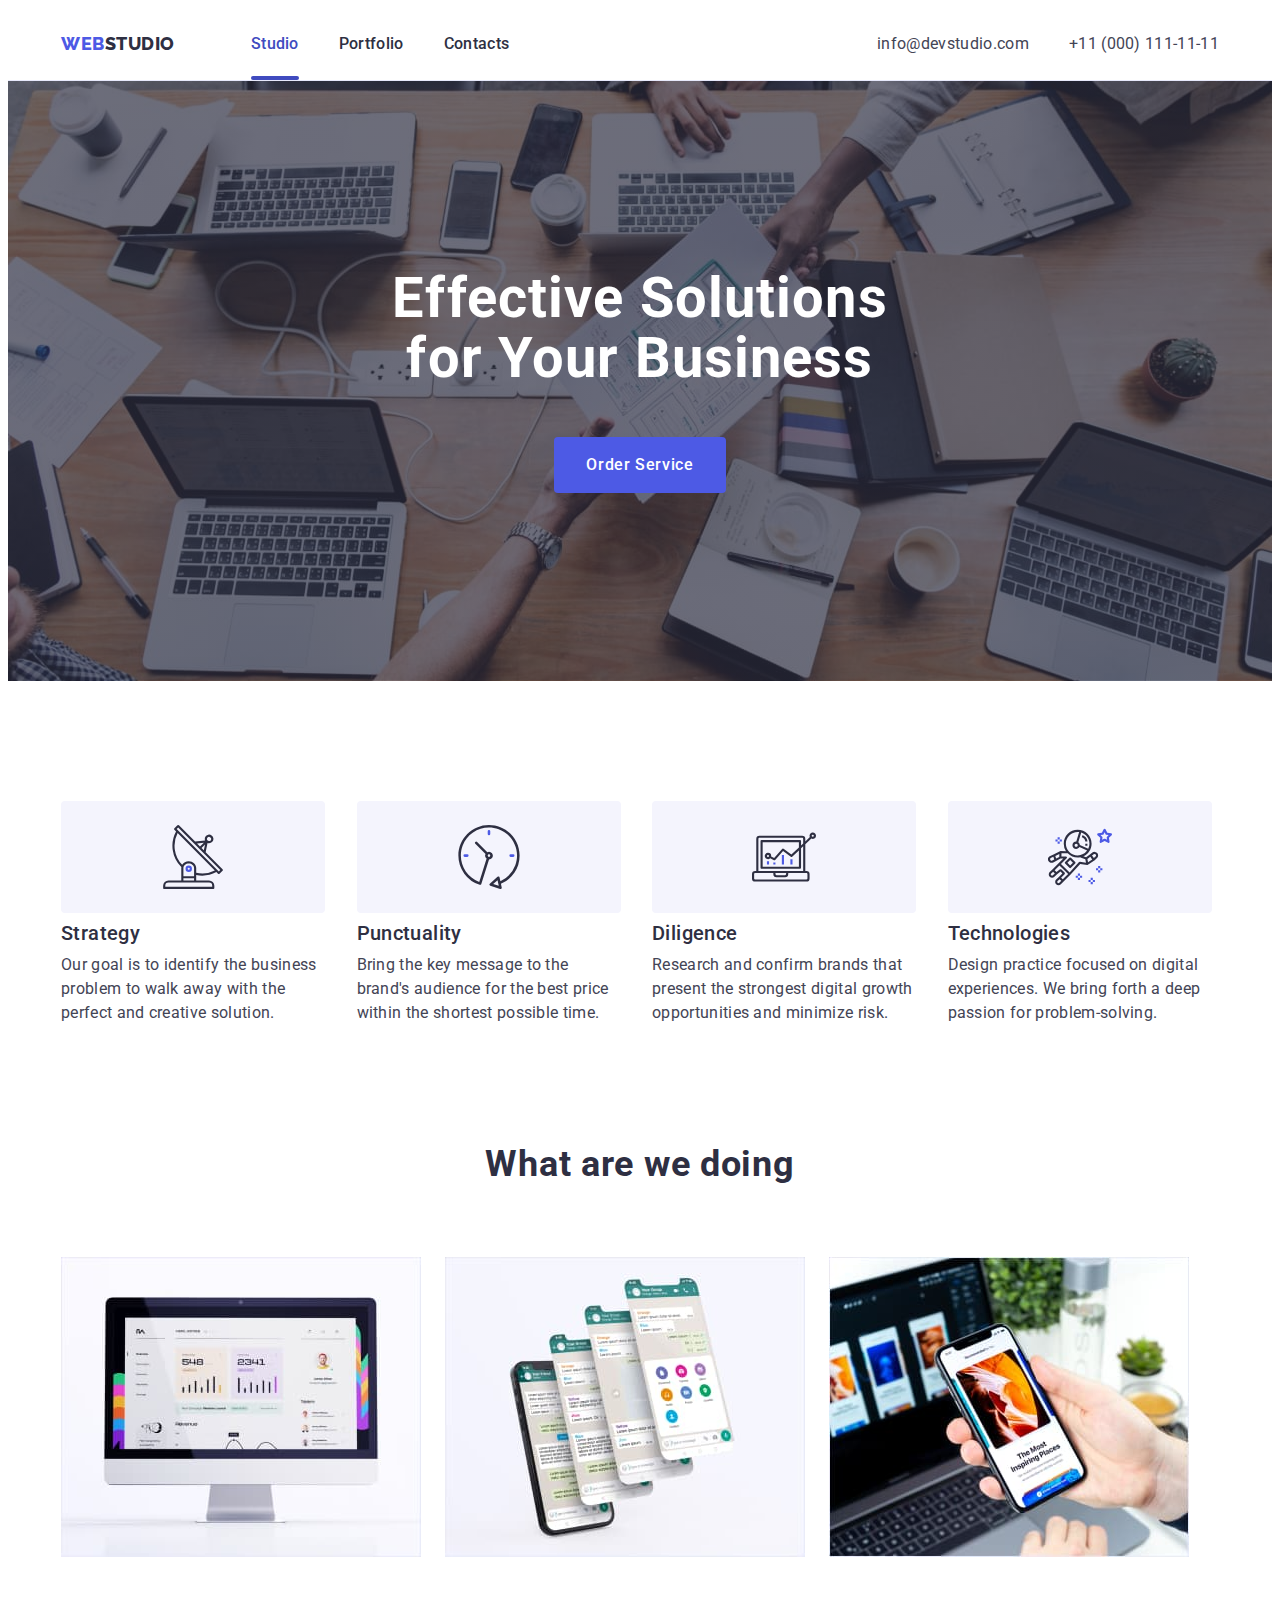
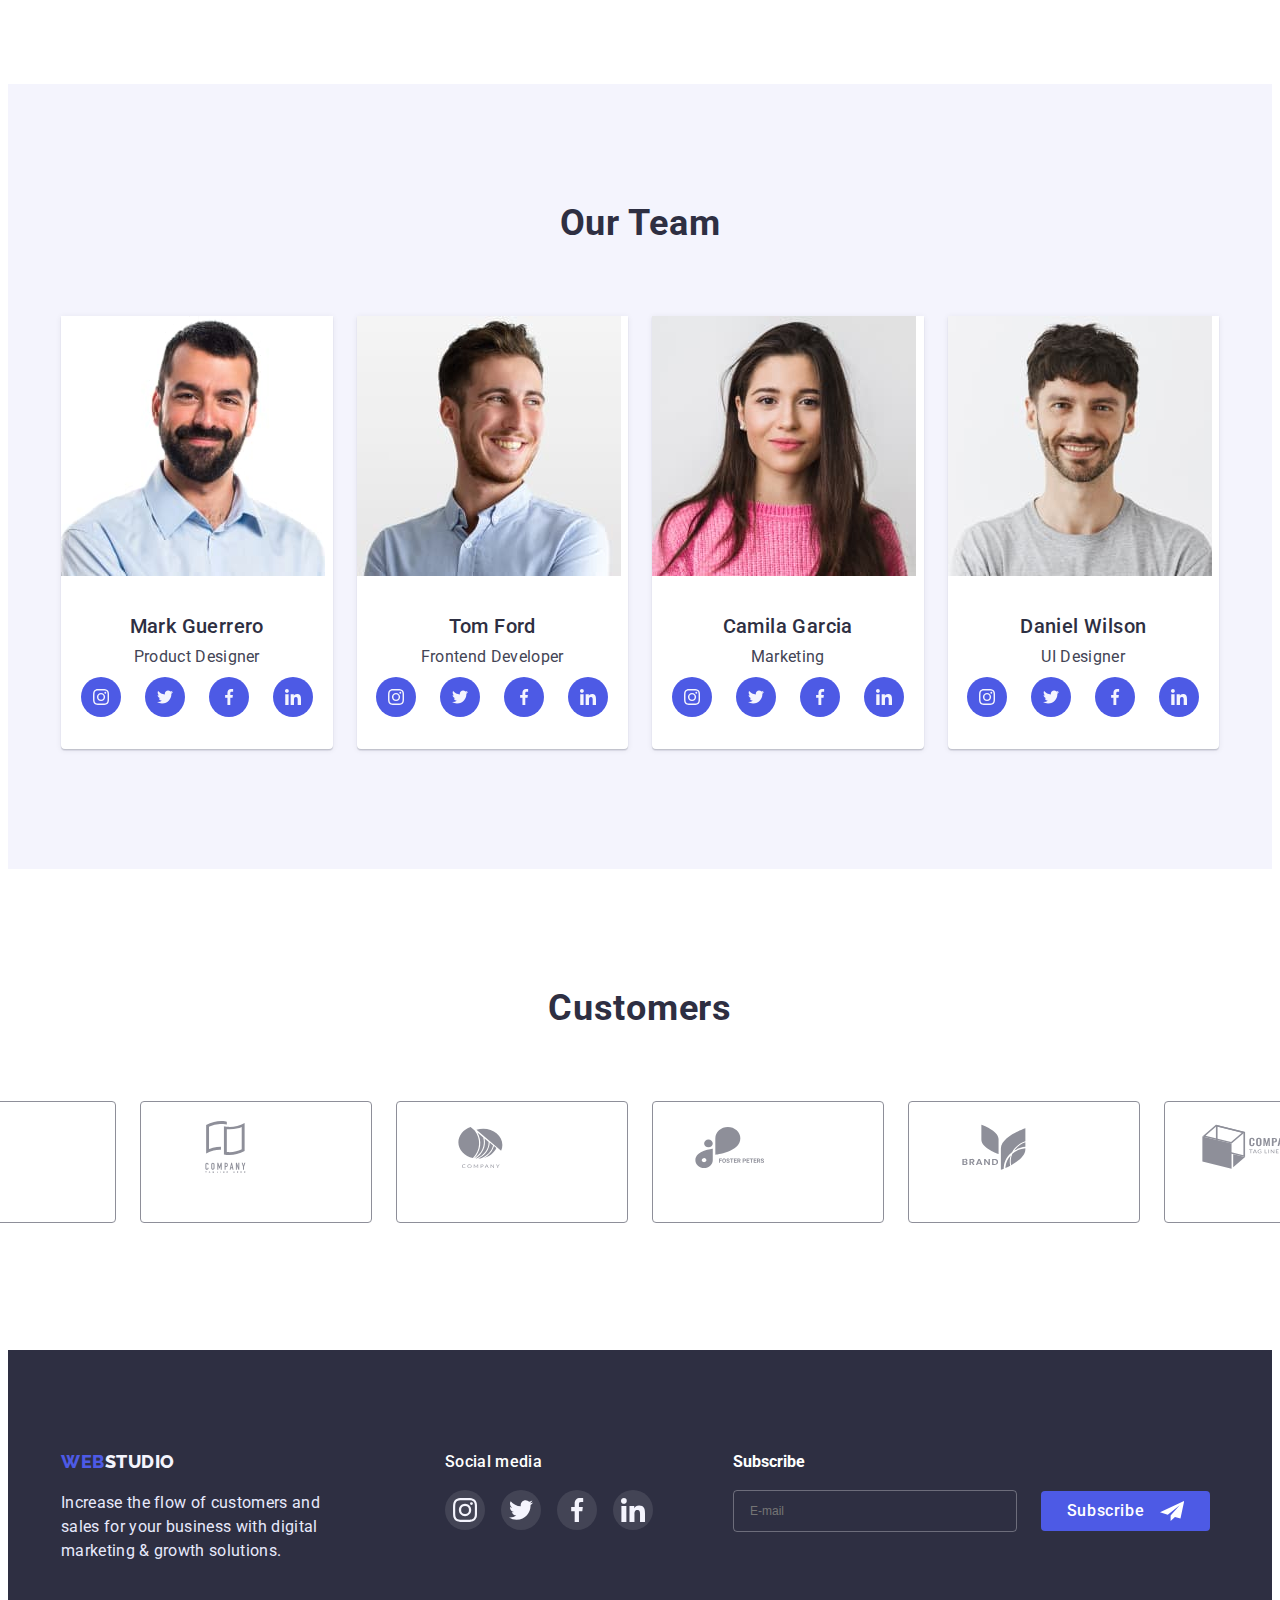
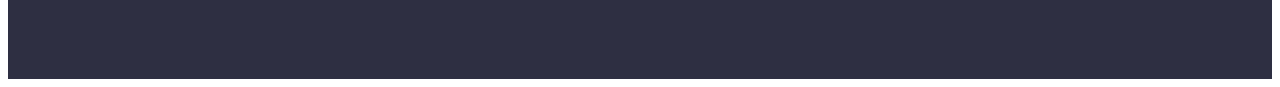
==== index.html @ a4983755 "Initial commit" ====
<!DOCTYPE html>
<html lang="en">
<head>
    <meta charset="UTF-8">
    <meta http-equiv="X-UA-Compatible" content="IE=edge">
    <meta name="viewport" content="width=device-width, initial-scale=1.0">
    <title>WebStudio</title>
    <link rel="preconnect" href="https://fonts.googleapis.com">
    <link rel="preconnect" href="https://fonts.gstatic.com" crossorigin>
    <link href="https://fonts.googleapis.com/css2?family=Raleway:wght@700&family=Roboto:wght@400;500;700;900&display=swap" rel="stylesheet">
    <link rel="stylesheet" href="https://cdnjs.cloudflare.com/ajax/libs/modern-normalize/1.1.0/modern-normalize.min.css"
        integrity="sha512-wpPYUAdjBVSE4KJnH1VR1HeZfpl1ub8YT/NKx4PuQ5NmX2tKuGu6U/JRp5y+Y8XG2tV+wKQpNHVUX03MfMFn9Q=="
        crossorigin="anonymous" referrerpolicy="no-referrer" />
    <link rel="stylesheet" href="./css/styles.css">
</head>
<body>
    <header class="page-header">
        <div class="conteiner">
            <div class="header-conteiner">
                <nav class="header-nav">
                    <a href="./index.html" class="logo-first">WEB<span class="logo-second">STUDIO</span></a>
                    <ul class="navigation">
                        <li><a href="index.html" class="link current">Studio</a></li>
                        <li><a href="portfolio.html" class="link">Portfolio</a></li>
                        <li><a href="" class="link">Contacts</a></li>
                    </ul>
                </nav>
                <address>
                    <ul class="page-addres">
                        <li>
                            <a class="mail" href="mailto:info@devstudio.com" class="link"> info@devstudio.com </a>
                        </li>
                        <li>
                            <a class="mail" href="tel:+110001111111" class="link"> +11 (000) 111-11-11 </a>
                        </li>
                    </ul>
                </address>
            </div>
        </div>
    </header>
    <main>
        <section class="hero-image">
            <div class="conteiner">
                <div class="hero-conteiner">
                    <h1 class="page-logo"> Effective Solutions for Your Business </h1>
                    <button type="button" data-modal-open class="button-service"> Order Service </button>
                </div>
            </div>
        </section>
        <section class="section">
            <div class="conteiner">
                <h2 class="visually-hidden">Strategy</h2>
                <ul class="secondary-conteiner">
                    <li class="li-conteiner">
                        <div class="advantages-list">
                            <svg class="advantages-icon">
                                <use href="./images/icons.svg#icon-antenna"></use>
                            </svg>
                        </div>
                        <h3 class="text-s-too">Strategy</h3>
                        <p class="section-too-p">
                            Our goal is to identify the business problem to walk away with the perfect and creative solution.
                        </p>
                    </li>
                    <li class="li-conteiner">
                        <div class="advantages-list">
                            <svg class="advantages-icon">
                                <use href="./images/icons.svg#icon-clock"></use>
                            </svg>
                        </div>
                        <h3 class="text-s-too">Punctuality</h3>
                        <p class="section-too-p">
                            Bring the key message to the brand's audience for the best price within the shortest possible time.
                        </p>
                    </li>
                    <li class="li-conteiner">
                        <div class="advantages-list">
                            <svg class="advantages-icon">
                                <use href="./images/icons.svg#icon-diagram"></use>
                            </svg>
                        </div>
                        <h3 class="text-s-too">Diligence</h3>
                        <p class="section-too-p">
                            Research and confirm brands that present the strongest digital growth opportunities and minimize risk.
                        </p>
                    </li>
                    <li class="li-conteiner">
                        <div class="advantages-list">
                            <svg class="advantages-icon">
                                <use href="./images/icons.svg#icon-astronaut"></use>
                            </svg>
                        </div>
                        <h3 class="text-s-too">Technologies</h3>
                        <p class="section-too-p">
                            Design practice focused on digital experiences. We bring forth a deep passion for problem-solving.
                        </p>
                    </li>
                </ul>
            </div>
        </section>


        <section class="section padding-top-non">
            <div class="conteiner">
                <h2 class="page-waw-doing">What are we doing</h2>
                <ul class="foto-section">
                    <li class="img-sl"><img src="./images/img1.jpg" alt="computer" width="360" height="300"></li>
                    <li class="img-sl"><img src="./images/img2.jpg" alt="mobile software" width="360" height="300"></li>
                    <li class="img-sl"><img src="./images/img3.jpg" alt="smartfhone" width="360" height="300"></li>
                </ul>
            </div>
        </section>
        <section class="section pouring">
            <div class="conteiner">
                <h2 class="team">Our Team</h2>
                <ul class="team-conteiner">
                    <li class="team-item">
                        <img class="foto-tim-main-m" src="./images/img4.jpg" alt="Mark Guerrero" width="264" height="260">
                        <div class="employee">
                            <h3 class="piple">Mark Guerrero</h3>
                            <p class="paragraf-p">Product Designer</p>
                            <ul class="socials-lisst">
                                <li class="socials-item"><a class="socials-link" href="#"><svg class="socials-icon">
                                            <use href="./images/icons.svg#icon-instagram"></use>
                                        </svg></a></li>
                                <li class="socials-item"><a class="socials-link" href="#"><svg class="socials-icon">
                                            <use href="./images/icons.svg#icon-twitter"></use>
                                        </svg></a></li>
                                <li class="socials-item"><a class="socials-link" href="#"><svg class="socials-icon">
                                            <use href="./images/icons.svg#icon-facebook"></use>
                                        </svg></a></li>
                                <li class="socials-item"><a class="socials-link" href="#"><svg class="socials-icon">
                                            <use href="./images/icons.svg#icon-linkedin"></use>
                                        </svg></a></li>
                            </ul>
                        </div>
                    </li>
                    <li class="team-item">
                        <img class="foto-tim-main-m" src="./images/img5.jpg" alt="Tom Ford" width="264" height="260">
                        <div class="employee">
                            <h3 class="piple">Tom Ford</h3>
                            <p class="paragraf-p">Frontend Developer</p>
                            <ul class="socials-lisst">
                                <li class="socials-item"><a class="socials-link" href="#"><svg class="socials-icon">
                                            <use href="./images/icons.svg#icon-instagram"></use>
                                        </svg></a></li>
                                <li class="socials-item"><a class="socials-link" href="#"><svg class="socials-icon">
                                            <use href="./images/icons.svg#icon-twitter"></use>
                                        </svg></a></li>
                                <li class="socials-item"><a class="socials-link" href="#"><svg class="socials-icon">
                                            <use href="./images/icons.svg#icon-facebook"></use>
                                        </svg></a></li>
                                <li class="socials-item"><a class="socials-link" href="#"><svg class="socials-icon">
                                            <use href="./images/icons.svg#icon-linkedin"></use>
                                        </svg></a></li>
                            </ul>
                        </div>
                    </li>
                    <li class="team-item">
                        <img class="foto-tim-main-m" src="./images/img6.jpg" alt="Camila Garcia" width="264" height="260">
                        <div class="employee">
                            <h3 class="piple">Camila Garcia</h3>
                            <p class="paragraf-p">Marketing</p>
                            <ul class="socials-lisst">
                                <li class="socials-item"><a class="socials-link" href="#"><svg class="socials-icon">
                                            <use href="./images/icons.svg#icon-instagram"></use>
                                        </svg></a></li>
                                <li class="socials-item"><a class="socials-link" href="#"><svg class="socials-icon">
                                            <use href="./images/icons.svg#icon-twitter"></use>
                                        </svg></a></li>
                                <li class="socials-item"><a class="socials-link" href="#"><svg class="socials-icon">
                                            <use href="./images/icons.svg#icon-facebook"></use>
                                        </svg></a></li>
                                <li class="socials-item"><a class="socials-link" href="#"><svg class="socials-icon">
                                            <use href="./images/icons.svg#icon-linkedin"></use>
                                        </svg></a></li>
                            </ul>
                        </div>
                    </li>
                    <li class="team-item">
                        <img class="foto-tim-main-m" src="./images/img7.jpg" alt="Daniel Wilson" width="264" height="260">
                        <div class="employee">
                            <h3 class="piple">Daniel Wilson</h3>
                            <p class="paragraf-p">UI Designer</p>
                            <ul class="socials-lisst">
                                <li class="socials-item"><a class="socials-link" href="#"><svg class="socials-icon">
                                            <use href="./images/icons.svg#icon-instagram"></use>
                                        </svg></a></li>
                                <li class="socials-item"><a class="socials-link" href="#"><svg class="socials-icon">
                                            <use href="./images/icons.svg#icon-twitter"></use>
                                        </svg></a></li>
                                <li class="socials-item"><a class="socials-link" href="#"><svg class="socials-icon">
                                            <use href="./images/icons.svg#icon-facebook"></use>
                                        </svg></a></li>
                                <li class="socials-item"><a class="socials-link" href="#"><svg class="socials-icon">
                                            <use href="./images/icons.svg#icon-linkedin"></use>
                                        </svg></a></li>
                            </ul>
                        </div>
                    </li>
                </ul>
            </div>
        </section>
        <section>
            <div class="conteiner">
                <div class="customers-box">
                    <h2 class="customers">Customers</h2>
                    <ul class="customers-list">
                        <li class="customers-item"><a href="#" class="customers-link"><svg class="customers-icon">
                                    <use href="./images/icons.svg#icon-logo-client-1"></use>
                                </svg></a></li>
                        <li class="customers-item"><a class="customers-link" href="#"><svg class="customers-icon">
                                    <use href="./images/icons.svg#icon-logo-client-2"></use>
                                </svg></a></li>
                        <li class="customers-item"><a class="customers-link" href="#"><svg class="customers-icon">
                                    <use href="./images/icons.svg#icon-logo-client-3"></use>
                                </svg></a></li>
                        <li class="customers-item"><a class="customers-link" href="#"><svg class="customers-icon">
                                    <use href="./images/icons.svg#icon-logo-client-4"></use>
                                </svg></a></li>
                        <li class="customers-item"><a class="customers-link" href="#"><svg class="customers-icon">
                                    <use href="./images/icons.svg#icon-logo-client-5"></use>
                                </svg></a></li>
                        <li class="customers-item"><a class="customers-link" href="#"><svg class="customers-icon">
                                    <use href="./images/icons.svg#icon-logo-client-6"></use>
                                </svg></a></li>
                    </ul>
                </div>
            </div>
        </section>
    </main>
    <footer class="footer-fon">
        <div class="conteiner">
            <div class="footer-conteiner">
                <div class="footer-mar">
                    <a href="./index.html" class="logo-first">WEB<span class="logo-second-f">STUDIO</a>
                    <p class="footer-p">Increase the flow of customers and sales for your business with digital marketing & growth solutions.</p> 
                </div>
                <div class="footer-social-m">
                    <h2 class="footer-social-media">Social media</h2>
                    <ul class="footer-lisst">
                        <li class="footer-item"><a class="footer-socials-link" href="#">
                                <svg class="footer-socials-icon">
                                    <use href="./images/icons.svg#icon-instagram"></use>
                                </svg>
                            </a></li>
                        <li class="footer-item"><a class="footer-socials-link" href="#">
                                <svg class="footer-socials-icon">
                                    <use href="./images/icons.svg#icon-twitter"></use>
                                </svg></a></li>
                        <li class="footer-item"><a class="footer-socials-link" href="#"><svg
                                    class="footer-socials-icon">
                                    <use href="./images/icons.svg#icon-facebook"></use>
                                </svg></a></li>
                        <li class="footer-item"><a class="footer-socials-link" href="#"><svg
                                    class="footer-socials-icon">
                                    <use href="./images/icons.svg#icon-linkedin"></use>
                                </svg></a></li>
                    </ul>
                </div>
                <form action="#" class="subscribe-form">
                    <h3 class="title footer-form-title">Subscribe</h3>
                    <div class="subscribe-field">
                        <label for="email" class="subscribe-field">
                            <input type="mail" name="email" id="email" placeholder="E-mail" class="mail-input">
                        </label>
                        <button type="submit" class="button-service subscribe-button">
                            Subscribe
                            <svg class="subscribe-icon">
                                <use href="./images/icons.svg#icon-subscribe"></use>
                            </svg>
                        </button>
                    </div>
                </form>
            </div>
        </div>
    </footer>
    <div class="beckdrop is-hidden" data-modal>
        <div class="modal">
            <button class="modal-close" type="button" data-modal-close><svg class="beckdrop-modal-icon">
                    <use href="./images/icons.svg#icon-close-black"></use></svg>
            </button>
            <form action="#" class="modal-form" autocomplete="off">
                <p class="form-description">Leave your contacts and we will call you back</p>
                    <label class="modal-label">Name
                        <input type="text" name="name" class="form-input" required>
                        <svg class="input-icon">
                             <use href="./images/icons.svg#icon-person"></use>
                        </svg>
                    </label>
                    <label class="modal-label">Phone
                        <input type="number" name="phone" class="form-input" placeholder=" " required>
                         <svg class="input-icon">
                             <use href="./images/icons.svg#icon-phone"></use>
                        </svg>
                    </label>
                    <label class="modal-label">Email
                        <input type="email" name="mail" class="form-input" required>
                         <svg class="input-icon">
                            <use href="./images/icons.svg#icon-email"></use>
                        </svg>
                    </label>
                    <label class="modal-label textarea-label ">Comment
                        <textarea  name="comment" class="form-input textarea" placeholder="Text Input" rows="7"></textarea>
                    </label>
                    <label class="modal-checkbox">
                    <input type="checkbox" name="checkbox" class="checkbox">
                        <svg class="click-icon">
                            <use href="./images/icons.svg#icon-click"></use>
                        </svg>
                        I accept the terms and conditions of the <a href="#">Privacy Policy</a>
                </label>
                <div class="form-button">
                    <button type="submit" class="button-service">Send</button>
                </div>
            </form>
        </div>
    </div>
    <script src="./js/modal.js"></script>
</body>

</html>
---- css/styles.css ----
:root {
    --color-primary: #434455;
    --color-primary-dark: #2e2f42;
    --clr-primary-inverted: #ffffff;
    --clr-background: #e5e5e5;
    --clr-background-dark: #f4f4fd;
    --color-button-off: #4d5ae5;
    --clr-button-on: #404bbf;
    --color-wiete-foo: #e7e9fc;
    --font-family-big: "Raleway";
    --color-customers: #8e8f99;    
  }
  body {
    font-family: "Roboto", sans-serif;
    font-size: 16px;
    line-height: 1.5;
    color: var(--color-primary);
  }
  p, h1, h2, h3, h4 {
    
    margin: 0;
  }
  ul {
    margin: 0;
    padding: 0;
    list-style-type: none;
  }
  .conteiner {
    width: 100%;
    max-width: 1158px;
    margin: 0 auto;
    padding: 0 15px;
  }
  .header-conteiner {
    display: flex;
    align-items: center;
  }
  .visually-hidden {
    position: absolute;
    width: 1px;
    height: 1px;
    margin: -1px;
    border: 0;
    padding: 0;
    white-space: nowrap;
    clip-path: inset(100%);
    clip: rect(0 0 0 0);
    overflow: hidden;
  }
  .page-header {
    text-decoration: none;
    border-bottom: 1px solid var(--color-wiete-foo);
    
  }
  .header-conteiner {
    display: flex;
    align-items: center;
  }
  .header-nav {
    display: flex;
    align-items: center;
    flex-grow: 1;
    gap: 76px;
  }
  .navigation {
    display: flex;
    gap: 40px;
  }
  
  .section {
    padding: 120px 0;
  }
  .non-padding {
    padding-top: 0px;
  }
  .padding-top-non {
    padding-top: 0px;
  }
  .pouring {
    background-color: var(--clr-background-dark);
  }
  .secondary-conteiner {
    display: flex;
    gap: 24px;
  }
  .li-conteiner {
    flex-basis: calc((100% - 3 * 24px) / 4);
  }
  .navigation .link {
    font-weight: 500;
    font-size: 16px;
    line-height: 1.5;
    padding: 24px 0;
    letter-spacing: 0.02em;
    text-decoration: none;
    display: block;
    color: var(--color-primary-dark);
    position: relative;
    transition-property: color;
    transition-timing-function: cubic-bezier(0.4, 0, 0.2, 1);
    transition-duration: 250ms;
  }
  .current::after {
    position: absolute;
    bottom: 0;
    display: block;
    content: "";
    width: 100%;
    height: 4px;
    background: var(--clr-button-on);
    border-radius: 2px;
  }
  .navigation .link:hover,
  .navigation .link:focus {
    color: var(--clr-button-on);
    letter-spacing: 0.02em;
  }
  .navigation .link.current {
    color: var(--clr-button-on);
    letter-spacing: 0.02em;
  }
  .mail {
    font-size: 16px;
    line-height: 1.5;
    letter-spacing: 0.02em;
    text-decoration: none;
    font-style: normal;
    color: var(--color-primary);
    transition-property: color;
    transition-timing-function: cubic-bezier(0.4, 0, 0.2, 1);
    transition-duration: 250ms;
  }
  .mail:hover {
    color: var(--clr-button-on);
  }
  .page-addres {
    display: flex;
    gap: 40px;
    font-style: normal;
  }
  .page-addres {
    font-size: 16px;
    line-height: 1.5;
    letter-spacing: 0.02em;
    text-decoration: none;
    color: var(--color-primary-dark)
  }
  .page-addres .link {
    text-decoration: none;
    padding: 24px 0;
    display: block;
    color: var(--color-primary);
    letter-spacing: 0.02em;
    transition-property: color;
    transition-timing-function: cubic-bezier(0.4, 0, 0.2, 1);
    transition-duration: 250ms;
  }
  
  .page-addres .link:hover {
    color: var(--clr-button-on);
  }

  .page-addres .link:focus {
    color: var(--clr-button-on);
  }
  .logo-first {
    font-family: var(--font-family-big), sans-serif;
    font-weight: 800;
    font-size: 18px;
    line-height: 1.33;
    letter-spacing: 0.03em;
    text-decoration: none;
    color: var(--color-button-off);
  }
  .logo-second-f {
    color: var(--clr-background-dark);
    font-family: var(--font-family-big);
    letter-spacing: 0.03em;
  }
  .logo-second {
    color: var(--color-primary-dark);
  }
  .page-logo {
    font-size: 56px;
    line-height: 1.07;
    letter-spacing: 0.02em;
    color: var(--clr-primary-inverted);
    margin: 0 auto 48px;
    max-width: 496px;
    text-align: center;
  }
  .hero-image {
    background-image: linear-gradient(rgba(46, 47, 66, 0.7),
      rgba(46, 47, 66, 0.7)), url("../images/people-office.jpg");
    background-repeat: no-repeat;
    background-position: center;
    padding-top: 188px;
    padding-bottom: 188px;
    max-width: 1440px;
    margin: 0 auto;

  }
  .hero-conteiner {
    margin: 0 auto;
    text-align: center;
  }
  
  .button-service {
    font-weight: 500;
    letter-spacing: 0.04em;
    font-family: "Roboto";
    font-size: 16px;
    line-height: 1.5;
    color: var(--clr-primary-inverted);
    background-color: var(--color-button-off);
    cursor: pointer;
    padding: 16px 32px;
    border-radius: 4px;
    border: none;
    cursor: pointer;
    transition-property: background-color;
    transition-timing-function: cubic-bezier(0.4, 0, 0.2, 1);
    transition-duration: 250ms;
    min-width: 169px;
  }
  .button-service:hover {
    background-color: var(--clr-button-on);
  }
  .text-s-too {
    color: var(--color-primary-dark);
    font-weight: 500;
    font-size: 20px;
    line-height: 1.2;
    letter-spacing: 0.02em;
    margin-bottom: 8px;
  }
  
  .li-sekondery-conteiner {
    flex-basis: calc();
  }
  .section-too-p {
    color: var(--color-primary);
    font-size: 16px;
    line-height: 1.5;
    letter-spacing: 0.02em;
    width: 264px;
  }
  .page-waw-doing {
    font-size: 36px;
    text-align: center;
    line-height: 1.11;
    letter-spacing: 0.02em;
    color: var(--color-primary-dark);
    margin-bottom: 72px;
    padding-top: 0;
  }
  .section-background {
    background: var(--clr-background-dark);
  }
  .team {
    font-size: 36px;
    line-height: 1.11;
    text-align: center;
    letter-spacing: 0.02em;
    color: var(--color-primary-dark);
    margin-bottom: 72px;
  }
  .team-conteiner {
    display: flex;
    gap: 24px;
  }
  .team-item {
    flex-basis: calc((100% - 72px) / 4);
    background: var(--clr-primary-inverted);
    box-shadow: 0px 1px 6px rgba(46, 47, 66, 0.08), 0px 1px 1px rgba(46, 47, 66, 0.16), 0px 2px 1px rgba(46, 47, 66, 0.08);
    border-radius: 0px 0px 4px 4px;
  }
  .foto-section {
    display: flex;
    gap: 24px;
  }
  
  .foto-tim-main-m {
    background: url(man-with-laptop-presenting-something.jpg);
    mix-blend-mode: normal;
    
    flex: none;
    order: 0;
    flex-grow: 0;
  }
  .employee {
    padding-top: 32px;
    padding-bottom: 32px;
  }
  .piple {
    font-weight: 500;
    font-size: 20px;
    line-height: 1.11;
    letter-spacing: 0.02em;
    color:var(--color-primary-dark) ;
    text-align: center;
    margin-bottom: 8px;
  }
  .paragraf-p {
    font-size: 16px;
    line-height: 1.5;
    letter-spacing: 0.02em;
    color: var(--color-primary);
    text-align: center;
    margin-bottom: 8px;
  }

  .socials-lisst {
    display: flex;
    gap: 24px;
    justify-content: center;
  }
  .socials-item {
    width: 40px;
    height: 40px;
  }
  .socials-link {
    width: 100%;
    height: 100%;
    background-color: var(--color-button-off);
    display: flex;
    align-items: center;
    justify-content: center;
    fill: var(--clr-background-dark);
    border-radius: 50%;
    transition-property: background-color;
    transition-timing-function: cubic-bezier(0.4, 0, 0.2, 1);
    transition-duration: 250ms;
  }
  .socials-link:hover {
    background-color: var(--clr-button-on);
  }
  .socials-link:focus {
    background-color: var(--clr-button-on);
  }
  .socials-icon {
    width: 16px;
    height: 16px;
  }

  .footer-fon {
    background: var(--color-primary-dark);
    padding-top: 100px;
    padding-bottom: 100px;
  }
  .footer-conteiner {
    display: flex;
  }
  .footer-mar {
    margin-bottom: 16px;
  }
  .footer-p {
    font-size: 16px;
    line-height: 1.5;
    letter-spacing: 0.02em;
    color: var(--color-wiete-foo);
    width: 264px;
    margin-top: 16px;
    margin-bottom: 0;
  }
  .footer-social-m {
    margin-right: 80px;
    margin-left: 120px;
  }
  .footer-social-media {
    font-family: "Roboto";
    font-style: normal;
    font-weight: 500;
    font-size: 16px;
    line-height: 24px;
    color: var(--clr-primary-inverted);
    letter-spacing: 0.02em;
    margin-bottom: 16px;
    
  }
  
  .footer-lisst {
    display: flex;
    gap: 16px;
  }
  .footer-item {
    width: 40px;
    height: 40px;
  }
  .footer-socials-link {
    width: 100%;
    height: 100%;
    background: rgba(255, 255, 255, 0.1);
    display: flex;
    align-items: center;
    justify-content: center;
    fill: var(--clr-background-dark);
    border-radius: 50%;
    transition-property: background;
    transition-timing-function: cubic-bezier(0.4, 0, 0.2, 1);
    transition-duration: 250ms;
  }
  .footer-socials-link:hover,
  .footer-socials-link:focus {
    background: #31d0aa;
  }
  .footer-socials-icon {
    width: 24px;
    height: 24px;
  }
  /* PAGE 2 */
  .section-presentation {
    padding-bottom: 120px;
    padding-top: 96px;
  }
  .button-portfolio {
    display: flex;
    gap: 24px;
    justify-content: center;
    margin-bottom: 72px;
  }
  .section-button {
    padding-top: 96px;
  }
  .but-all {
    padding: 12px 24px;
    font-weight: 500;
    font-size: 16px;
    line-height: 1.5;
    letter-spacing: 0.04em;
    color: var(--color-button-off);
    background: var(--clr-background-dark);
    border: 1px solid var(--color-wiete-foo);
    border-radius: 4px;
  }
  .but-all:hover {
    box-shadow: 0px 3px 1px rgba(0, 0, 0, 0.1), 0px 2px 1px rgba(0, 0, 0, 0.08),
      0px 2px 2px rgba(0, 0, 0, 0.12);
    border-radius: 4px;
    background: var(--clr-button-on);
    color: var(--clr-primary-inverted);
    font-weight: 500;
    font-size: 16px;
    line-height: 1.5;
    letter-spacing: 0.04em;
    cursor: pointer;
  }
  .but {
    font-size: 16px;
    font-weight: 500;
    line-height: 1.5;
    letter-spacing: 0.04em;
    color: var(--color-button-off);
    background: var(--clr-background-dark);
    border: 1px solid var(--color-wiete-foo);
    border-radius: 4px;
    padding: 12px 24px;
    font-family: "Roboto";
    transition-property: background, color;
    transition-timing-function: cubic-bezier(0.4, 0, 0.2, 1);
    transition-duration: 250ms;
  }
  .but:hover {
    background: var(--clr-button-on);
    color: var(--clr-primary-inverted);
    border: 1px solid var(--color-wiete-foo);
    border-radius: 4px;
    cursor: pointer;
    font-size: 16px;
    line-height: 1.5;
    letter-spacing: 0.04em;
    box-shadow: 0px 3px 2px rgba(0, 0, 0, 0.1);
    font-family: "Roboto";
  }
  .but:focus {
    background: var(--clr-button-on);
    color: var(--clr-primary-inverted);
    border: 1px solid var(--color-wiete-foo);
    border-radius: 4px;
    cursor: pointer;
    font-size: 16px;
    line-height: 1.5;
    letter-spacing: 0.04em;
    box-shadow: 0px 3px 2px rgba(0, 0, 0, 0.1);
    font-family: "Roboto";
  }
  .but-app {
    background: var(--clr-background-dark);
    font-weight: 500;
    font-size: 16px;
    line-height: 1.5;
    letter-spacing: 0.04em;
    color: var(--color-button-off);
    border: 1px solid var(--color-wiete-foo);
    border-radius: 4px;
    flex: none;
    order: 2;
    flex-grow: 0;
  }
  .but-app:hover {
    border: 1px solid var(--color-wiete-foo);
    border-radius: 4px;
    background: var(--clr-button-on);
    color: var(--clr-primary-inverted);
    flex: none;
    order: 2;
    cursor: pointer;
    font-weight: 500;
    font-size: 16px;
    line-height: 1.5;
    letter-spacing: 0.04em;
  }
  .but-desing {
    letter-spacing: 0.04em;
    color: var(--color-button-off);
    background: var(--clr-background-dark);
    font-weight: 500;
    font-size: 16px;
    line-height: 1.5;
    letter-spacing: 0.04em;
    border: 1px solid var(--color-wiete-foo);
    border-radius: 4px;
    flex: none;
    order: 3;
  }
  .but-desing:hover {
    border: 1px solid var(--color-wiete-foo);
    border-radius: 4px;
  
    background: var(--clr-button-on);
    color: var(--clr-primary-inverted);
    cursor: pointer;
    font-weight: 500;
    font-size: 16px;
    line-height: 1.5;
    letter-spacing: 0.04em;
  }
  .but-marketing {
    background: var(--clr-background-dark);
    border: 1px solid var(--color-wiete-foo);
    border-radius: 4px;
    color: var(--color-button-off);
    font-weight: 500;
    font-size: 16px;
    line-height: 1.5;
    letter-spacing: 0.04em;
    order: 4;
  }
  .but-marketing:hover {
    border: 1px solid var(--color-wiete-foo);
    border-radius: 4px;
    background: var(--clr-button-on);
    color: var(--clr-primary-inverted);
    cursor: pointer;
    font-weight: 500;
    font-size: 16px;
    line-height: 1.5;
    letter-spacing: 0.04em;
  }
  .name-info {
    flex-basis: calc((100% - 48px) / 3);
  }
  .service-conteiner {
    display: flex;
    flex-wrap: wrap;
    gap: 48px 24px;
  }
  
  .text-name {
    font-weight: 500;
    font-size: 20px;
    line-height: 1.2;
    letter-spacing: 0.02em;
    color: var(--color-primary-dark);
    margin-bottom: 8px;
  }
  .border-text {
    border: 1px solid var(--color-wiete-foo);
    border-top: none;
    padding-left: 16px;
    padding-top: 32px;
    padding-bottom: 32px;
    gap: 8px;
  }
  
  .paragraf-portfolio {
    font-size: 16px;
    line-height: 1.5;
    letter-spacing: 0.02em;
    color: var(--color-primary);
  }  
  .portfolio-img { 
    display: flex;
    flex-direction: column;
    text-decoration: none;
  }
  
  .portfolio-link {
    display: block;
    text-decoration: none;
    transition-property: box-shadow;    
    transition-timing-function: cubic-bezier(0.4, 0, 0.2, 1);
    transition-duration: 250ms;
  }
  
  .portfolio-link:hover {
  box-shadow: 0px 1px 6px rgba(46, 47, 66, 0.08),
  0px 1px 1px rgba(46, 47, 66, 0.16), 0px 2px 1px rgba(46, 47, 66, 0.08);
  }

  .portfolio-link:hover 
  .foto-portfolio {
    display: block;
    max-width: 100%;
    height: auto;
  }

  .overlej-image {
    position: relative;
    overflow: hidden;
    
  }
  .overlej-info {
    position: absolute;
    top: 0;
    left: 0;
    width: 100%;
    height: 100%;
    background: var(--color-button-off);
    transform: translateY(100%);
    transition: transform 250ms cubic-bezier(0.4, 0, 0.2, 1);
  }
  .portfolio-link:hover .overlej-info {
    transform: translateY(0);
    transition: transform 250ms cubic-bezier(0.4, 0, 0.2, 1);
    
  }
  .portfolio-link:focus .overlej-info {
    transform: translateY(0);
    transition: transform 250ms cubic-bezier(0.4, 0, 0.2, 1);
  }
  .overlej-paragraf {
    font-size: 16px;
    line-height: 1.4;
    padding: 40px 32px 170px 32px;
    letter-spacing: 0.02em;  
    color: var(--clr-background-dark);
  }


  .advantages-list {
    width: 264px;
    height: 112px;
    background: var(--clr-background-dark);
    border-radius: 4px;
    margin-bottom: 8px;
    fill: var(--color-primary-dark);
    display: flex;
    align-items: center;
    justify-content: center;
  }
  
  .advantages-icon {
    width: 64px;
    height: 64px;
  }
  .advantages {
    width: 264px;
    height: 112px;
    background: var(--clr-background-dark);
    border-radius: 4px;
    padding-bottom: 8px;
  }
  .advantages-link {
    width: 100%;
    height: 100%;
    fill: var(--color-primary-dark);
    display: flex;
    align-items: center;
    justify-content: center;
  }
  .advantages-icon-antena {
    width: 59.72px;
    height: 64px;
  }
  .advantages-icon-clock {
    width: 61.22px;
    height: 64px;
  }
  .advantages-icon-diagram {
    width: 64px;
    height: 49.09px;
  }
  .advantages-icon-astronaut {
    width: 50.13px;
    height: 55.46px;
  }

  .customers-box {
    padding-top: 120px;
    padding-bottom: 120px;
  }
  .customers {
    text-align: center;  
    letter-spacing: 0.02em;
    font-size: 36px;
    line-height: 1.1;  
    margin-bottom: 72px;
    color: var(--color-primary-dark);
  }
  .customers-list {
    display: flex;
    gap: 24px;
    justify-content: center;
  }
  customers-item {
    width: 168px;
    height: 88px;    
  }
  .customers-item .customers-link {
    display: inline-block;
    width: 168px;
    height: 88px;
    padding: 16px 31px;
    border: 1px solid var(--color-customers);
    border-radius: 4px;
    color: var(--color-customers);
    transition-property: border-color, color;
    transition-duration: 250ms;
    transition-timing-function: cubic-bezier(0.4, 0, 0.2, 1);
  }
  .customers-item .customers-link:hover,
  .customers-item .customers-link:focus {
    border-color: var(--clr-button-on);
    color: var(--clr-button-on);
  }
  .customers-icon {
    display: block;
    width: 104px;
    height: 56px;
    fill: currentColor;    
  }
  customers-link {
    width: 100%;
    height: 100%;
    display: flex;
    align-items: center;
    justify-content: center;
    fill: var(--color-customers);
    border: 1px solid var(--color-customers);
    border-radius: 4px;
    color: var(--color-customers);
    transition-property: fill, border;
    transition-timing-function: cubic-bezier(0.4, 0, 0.2, 1);
    transition-duration: 250ms;
  }
  
  customers-link:hover,
  customers-link:focus {
    fill: var(--clr-button-on);
    border: 1px solid var(--clr-button-on);    
  }
  customers-icon {
    width: 104px;
    height: 56px;
    fill: currentColor;
  }
  
  customers-icon:hover,
  customers-icon:focus {
    fill: var(--clr-button-on);
    
    
  }
  .beckdrop {
    position: fixed;
    top: 0;
    left: 0;
    display: flex;
    align-items: center;
    justify-content: center;
    width: 100%;
    height: 100%;
    background-color: rgba(46, 47, 66, 0.4);
    padding: 20px 0px;
    transition: opacity 250ms cubic-bezier(0.4, 0, 0.2, 1),
      visibility 250ms cubic-bezier(0.4, 0, 0.2, 1);
  }
  .beckdrop.is-hidden {
    opacity: 0;
    visibility: hidden;
    pointer-events: none;
  }
  .modal {
    position: relative;
    width: 408px;
    height: 576px;
    max-width: 100%;
    max-height: 100%;
    background-color: var(--clr-primary-inverted);
    transition-property: opacity, transform, background-color, visibility;
    transition-duration: 250ms;
    transition-timing-function: cubic-bezier(0.4, 0, 0.2, 1);
    padding: 72px 24px 24px 24px;
  }
  .beckdrop-modal-icon {
    width: 8px;
    height: 8px;
  }
  .modal-close {
    position: absolute;
    top: 24px;
    right: 24px;
    width: 24px;
    height: 24px;
    background: var(--color-wiete-foo);
    border: 1px solid rgba(0, 0, 0, 0.1);
    border-radius: 50%;
    display: flex;
    align-items: center;
    justify-content: center;
    transition-property: background, fill, cursor;
    transition-timing-function: cubic-bezier(0.4, 0, 0.2, 1);
    transition-duration: 250ms;
  }
  .modal-close:hover {
    background: var(--clr-button-on);
    fill: var(--clr-background);
    cursor: pointer;
  }
  .modal-close:focus {
    background: var(--clr-button-on);
    fill: var(--clr-background);
    cursor: pointer;
  }
  .close-button .close-icon{
    display: block;
    width: 8px;
    height: 8px;
    fill: currentColor;
    margin: 0;
    position: absolute;
    top: 50%;
    left: 50%;
    transform: translate(-50%, -50%);     
  }

  .form-description{
    margin-bottom: 16px;
    text-align: center;
    line-height: 1.5;
}

.modal-label{
    max-width: 360px;
    display: flex;
    flex-direction: column;
    gap:4px;
    color:var(--color-customers);
    font-size: 12px;
    line-height: 1.16;
    position: relative;
    margin-bottom: 8px;
    height: 58px;


}
.form-input{
    border: 1px solid rgba(33, 33, 33, 0.2);
    border-radius: 4px;
    padding-left: 16px;
    padding-top:8px;
    padding-bottom: 8px;
    transition-property: color, border;
    transition-duration: 250ms;
    transition-timing-function: cubic-bezier(0.4, 0, 0.2, 1);
    outline: 0px;
    color: var(--color-primary-dark);
    padding-left: 38px;
    
    

}
.form-input:focus-visible, .form-input:focus{
    border: 1px solid var(--color-button-off) ;
    color: var(--color-button-off);
    
}

.input-icon{
    width: 18px;
    height: 24px;
    position: absolute;
    top: 21px;
    left: 16px;
    
    display: inline-block;
    fill: var(--color-primary-dark);
    transition-property: fill;
    transition-duration: 250ms;
    transition-timing-function: cubic-bezier(0.4, 0, 0.2, 1);
}
.form-input:focus-visible + .input-icon,
.form-input:focus + .input-icon {
    fill: var(--color-button-off);

}
.textarea-label{
    height: 138px;
}
.textarea{
    resize: none;
    padding-left: 16px;
    height: 120px;
}
.textarea:placeholder {
    color: rgb(117, 117, 117, 0.5)
}
.modal-checkbox{
    display: block;
    margin-bottom: 24px;
    margin-top: 16px;
    font-size: 12px;
    position: relative;
    padding-left: 24px;
}
.form-button{
    text-align: center;
}
.checkbox{
    appearance: none;
    -webkit-appearance: none;
    -moz-appearance: none;
}

.click-icon{
    display: inline-block;
    width: 16px;
    height: 16px;
    background-color: #fff;
    fill: #fff;
    position: absolute;
    top: -1px;
    left: 0px;
    border: 1.25px solid var(--color-primary-dark);
    border-radius: 2px;
    transition-property: fill, border, background-color;
    transition-duration: 250ms;
    transition-timing-function: cubic-bezier(0.4, 0, 0.2, 1);
}
.checkbox:checked + .click-icon{
    background-color: var(--clr-button-on);
    fill: #fff;
    border: none;
}


.subscribe-icon{
  width: 24px;
  height: 24px;
  fill: currentColor;
}
.subscribe-button{
  padding: 8px 24px;
  display: flex;
  gap: 16px;
  justify-content: center;
  align-items: center;
}
.mail-input{
  width: 264px;
  padding-left: 16px;
  padding-top: 8px;
  padding-bottom: 8px;
  font-size: 12px;
  line-height: 2;
  background-color: transparent;
  color: var(--color-wiete-foo);
  border: 1px solid rgba(255, 255, 255, 0.3);
  border-radius: 4px;
}
.subscribe-field{
  display: flex;
  align-items: center;
  gap: 24px;
}
.footer-form-title{
  font-size: 16px;
  margin-bottom: 16px;
  line-height: 1.5;
  color: var(--clr-primary-inverted)
}
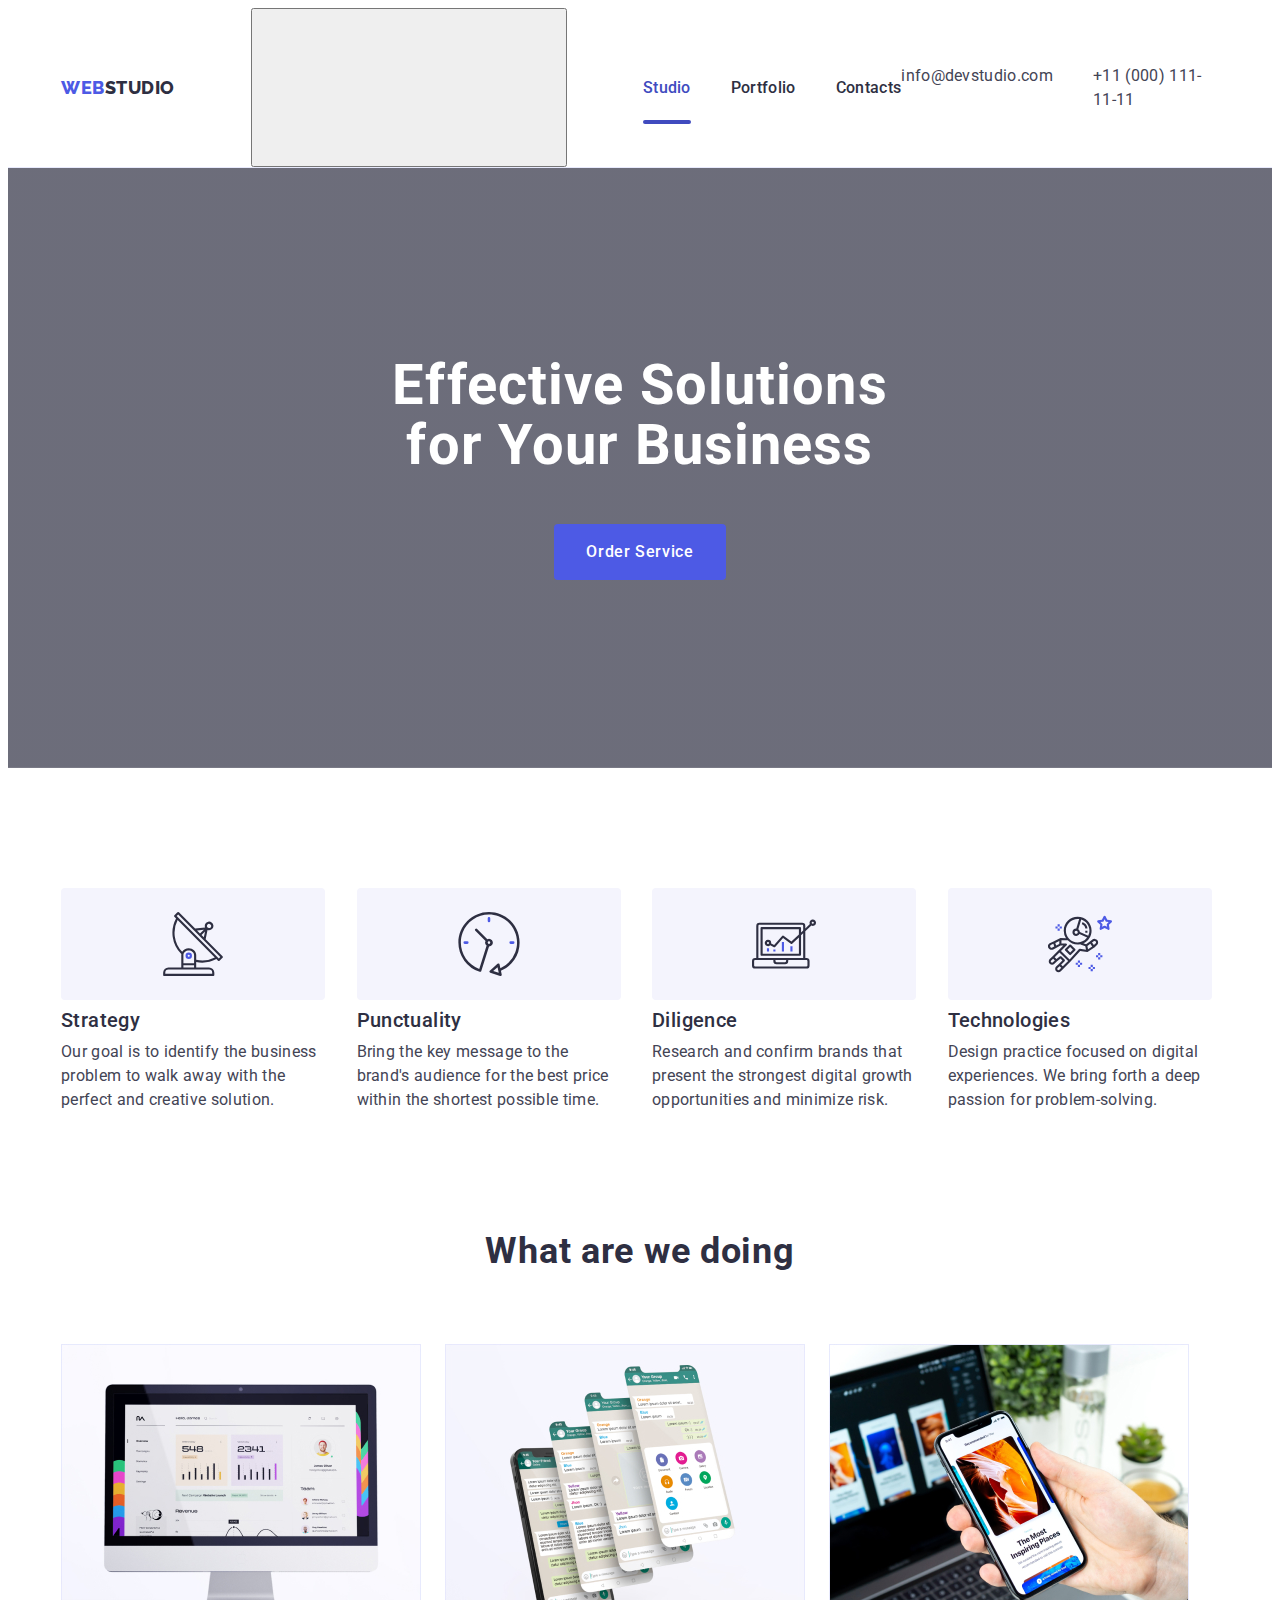
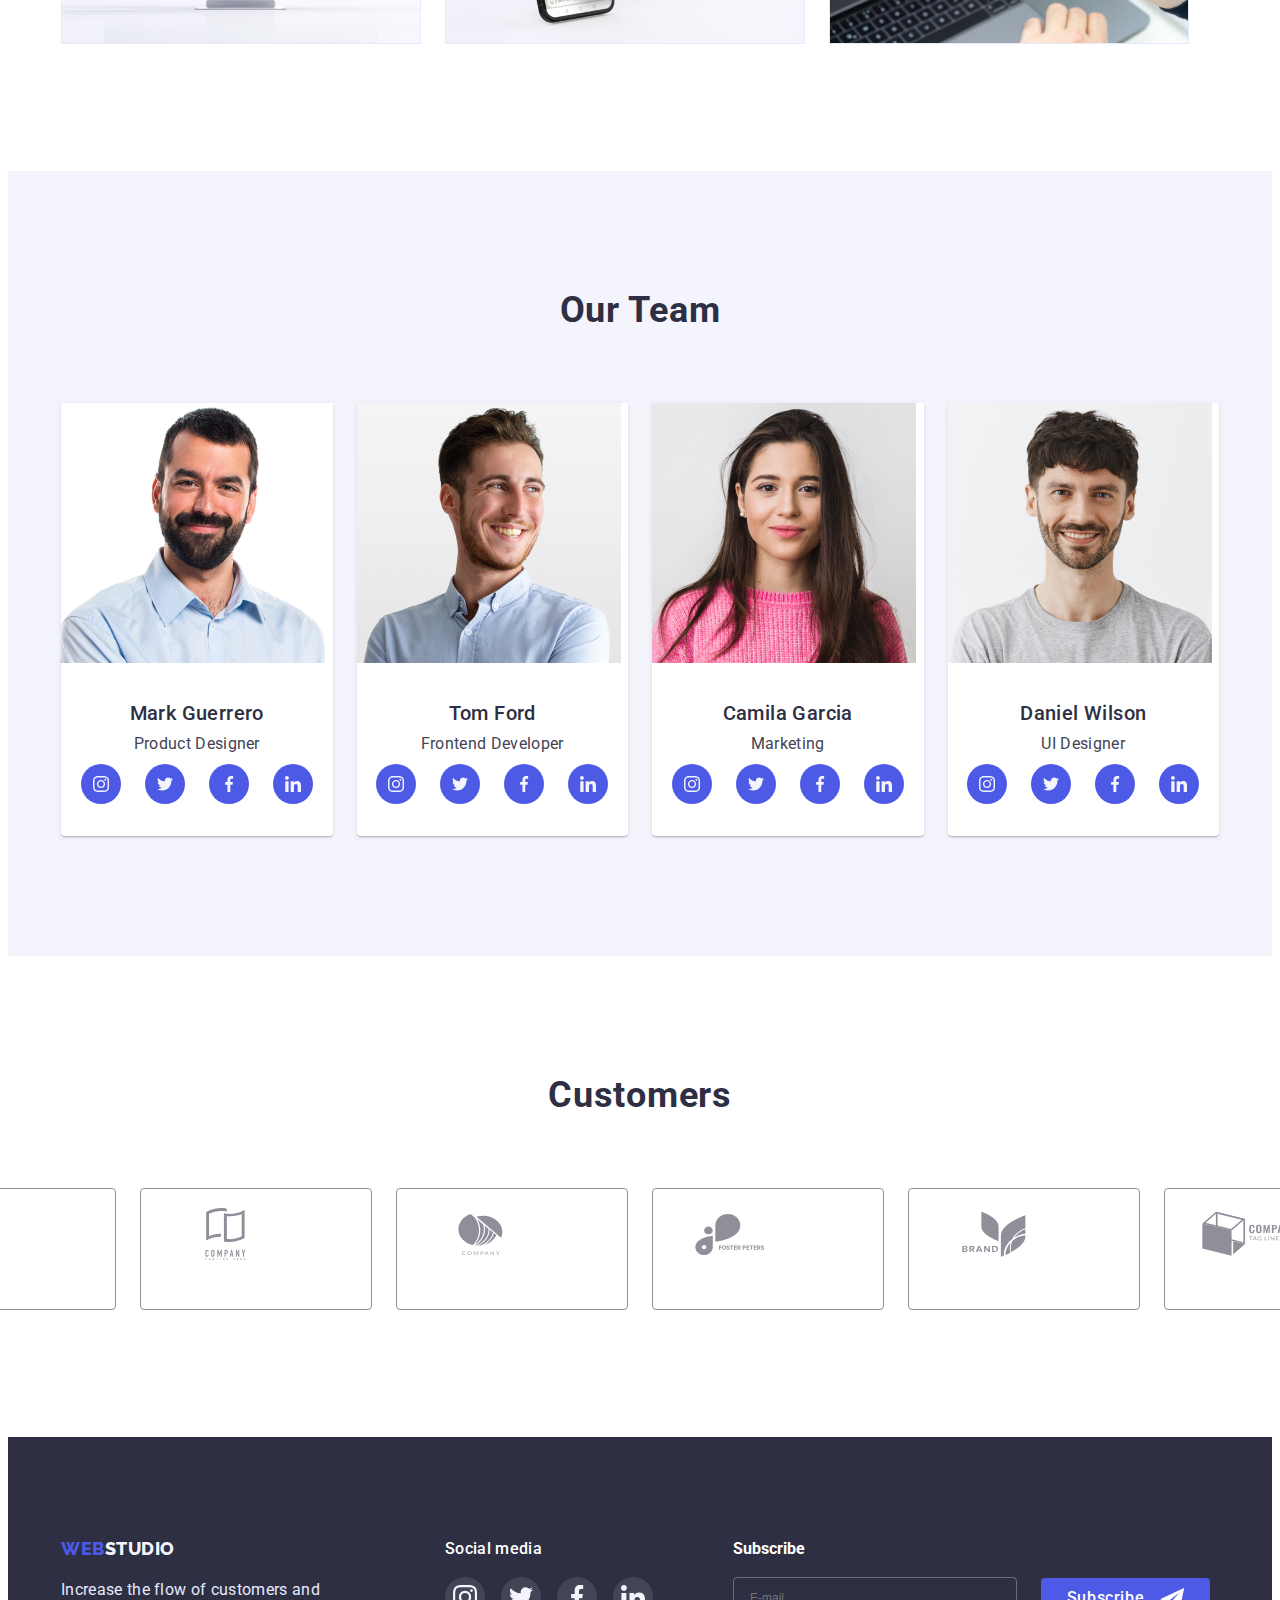
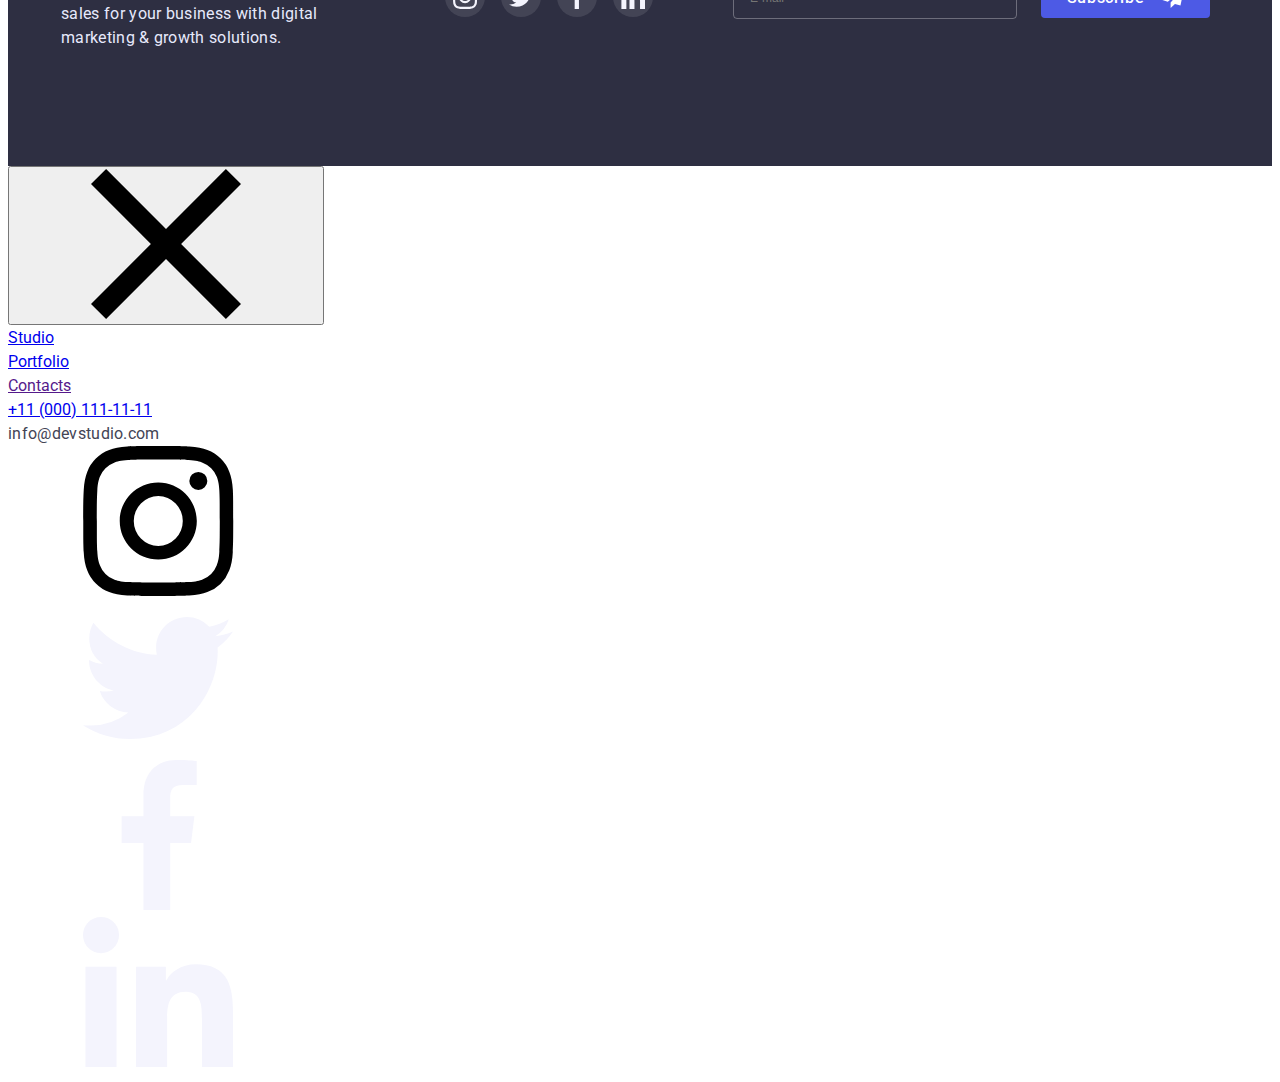
==== commit 931a1874: "update index html" ====
--- a/index.html
+++ b/index.html
@@ -19,6 +19,11 @@
             <div class="header-conteiner">
                 <nav class="header-nav">
                     <a href="./index.html" class="logo-first">WEB<span class="logo-second">STUDIO</span></a>
+                    <button type="button" class="menu-toggle js-open-menu" aria-expanded="false" aria-controls="mobile-menu">
+                    <svg class="mobile-icon" aria-label="mobile menu switcher">
+                        <use href="./images/icons.svg#icon-menu-hamburger" class="icon-menu"></use>
+                    </svg>
+                </button>
                     <ul class="navigation">
                         <li><a href="index.html" class="link current">Studio</a></li>
                         <li><a href="portfolio.html" class="link">Portfolio</a></li>
@@ -104,9 +109,9 @@
             <div class="conteiner">
                 <h2 class="page-waw-doing">What are we doing</h2>
                 <ul class="foto-section">
-                    <li class="img-sl"><img src="./images/img1.jpg" alt="computer" width="360" height="300"></li>
-                    <li class="img-sl"><img src="./images/img2.jpg" alt="mobile software" width="360" height="300"></li>
-                    <li class="img-sl"><img src="./images/img3.jpg" alt="smartfhone" width="360" height="300"></li>
+                    <li class="img-sl"><img srcset="./images/img1.jpg 1x, ./images/img1@2x.jpg 2x" src="./images/img1.jpg" alt="computer" width="360"></li>
+                    <li class="img-sl"><img srcset="./images/img2.jpg 1x, ./images/img2@2x.jpg 2x" src="./images/img2.jpg" alt="mobile software" width="360"></li>
+                    <li class="img-sl"><img srcset="./images/img3.jpg 1x, ./images/img3@2x.jpg 2x" src="./images/img3.jpg" alt="smartfhone" width="360"></li>
                 </ul>
             </div>
         </section>
@@ -115,7 +120,7 @@
                 <h2 class="team">Our Team</h2>
                 <ul class="team-conteiner">
                     <li class="team-item">
-                        <img class="foto-tim-main-m" src="./images/img4.jpg" alt="Mark Guerrero" width="264" height="260">
+                        <img class="foto-tim-main-m" srcset="./images/img4.jpg 1x, ./images/img4@2x.jpg 2x" src="./images/img4.jpg" alt="Mark Guerrero" width="264">
                         <div class="employee">
                             <h3 class="piple">Mark Guerrero</h3>
                             <p class="paragraf-p">Product Designer</p>
@@ -136,7 +141,7 @@
                         </div>
                     </li>
                     <li class="team-item">
-                        <img class="foto-tim-main-m" src="./images/img5.jpg" alt="Tom Ford" width="264" height="260">
+                        <img class="foto-tim-main-m" srcset="./images/img5.jpg 1x, ./images/img5@2x.jpg 2x" src="./images/img5.jpg" alt="Tom Ford" width="264">
                         <div class="employee">
                             <h3 class="piple">Tom Ford</h3>
                             <p class="paragraf-p">Frontend Developer</p>
@@ -157,7 +162,7 @@
                         </div>
                     </li>
                     <li class="team-item">
-                        <img class="foto-tim-main-m" src="./images/img6.jpg" alt="Camila Garcia" width="264" height="260">
+                        <img class="foto-tim-main-m" srcset="./images/img6.jpg 1x, ./images/img6@2x.jpg 2x" src="./images/img6.jpg" alt="Camila Garcia" width="264">
                         <div class="employee">
                             <h3 class="piple">Camila Garcia</h3>
                             <p class="paragraf-p">Marketing</p>
@@ -178,7 +183,7 @@
                         </div>
                     </li>
                     <li class="team-item">
-                        <img class="foto-tim-main-m" src="./images/img7.jpg" alt="Daniel Wilson" width="264" height="260">
+                        <img class="foto-tim-main-m" srcset="./images/img7.jpg 1x, ./images/img7@2x.jpg 2x" src="./images/img7.jpg" alt="Daniel Wilson" width="264">
                         <div class="employee">
                             <h3 class="piple">Daniel Wilson</h3>
                             <p class="paragraf-p">UI Designer</p>
@@ -289,7 +294,7 @@
                         </svg>
                     </label>
                     <label class="modal-label">Phone
-                        <input type="number" name="phone" class="form-input" placeholder=" " required>
+                        <input type="tel" name="phone" class="form-input" placeholder=" " required>
                          <svg class="input-icon">
                              <use href="./images/icons.svg#icon-phone"></use>
                         </svg>
@@ -316,7 +321,59 @@
             </form>
         </div>
     </div>
+
+    <div class="menu-container js-menu-container" id="mobile-menu">
+        <button class="menu-toggle js-close-menu">
+            <svg class="mobile-icon-close">
+                <use href="./images/icons.svg#icon-close-black"></use>
+            </svg>
+        </button>
+        <div class="mobile-nav">
+            <ul class="mobile-menu list">
+                <li class="item"><a href="./index.html" class="link">Studio</a></li>
+                <li class="item"><a href="./portfolio.html" class="link">Portfolio</a></li>
+                <li class="item"><a href="" class="link">Contacts</a></li>
+            </ul>
+            <div class="mobile-menu-contacts">
+                <ul class="mobile-auth-nav list">
+                    <li class="item"><a href="tel:+110001111111" class="tel link">+11 (000) 111-11-11</a></li>
+                    <li class="item"><a href="mailto:info@devstudio.com" class="link mail">info@devstudio.com</a></li>
+                </ul>
+                <ul class="list soc-med-list">
+                    <li class="item">
+                        <a href="" class="soc-med-link">
+                            <svg class="soc-med-icon">
+                                <use href="./images/icons.svg#icon-instagram"></use>
+                            </svg>
+                        </a>
+                    </li>
+                    <li class="item">
+                        <a href="" class="soc-med-link">
+                            <svg class="soc-med-icon">
+                                <use href="./images/icons.svg#icon-twitter"></use>
+                            </svg>
+                        </a>
+                    </li>
+                    <li class="item">
+                        <a href="" class="soc-med-link">
+                            <svg class="soc-med-icon">
+                                <use href="./images/icons.svg#icon-facebook"></use>
+                            </svg>
+                        </a>
+                    </li>
+                    <li class="item">
+                        <a href="" class="soc-med-link">
+                            <svg class="soc-med-icon">
+                                <use href="./images/icons.svg#icon-linkedin"></use>
+                            </svg>
+                        </a>
+                    </li>
+                </ul>
+            </div>
+        </div>
+    </div>
     <script src="./js/modal.js"></script>
+    <script src="./js/mobile-menu.js"></script>
 </body>
 
 </html>--- a/css/styles.css
+++ b/css/styles.css
@@ -21,6 +21,8 @@
     
     margin: 0;
   }
+
+  
   ul {
     margin: 0;
     padding: 0;
@@ -795,7 +797,7 @@
   .modal {
     position: relative;
     width: 408px;
-    height: 576px;
+    height: 584px;
     max-width: 100%;
     max-height: 100%;
     background-color: var(--clr-primary-inverted);
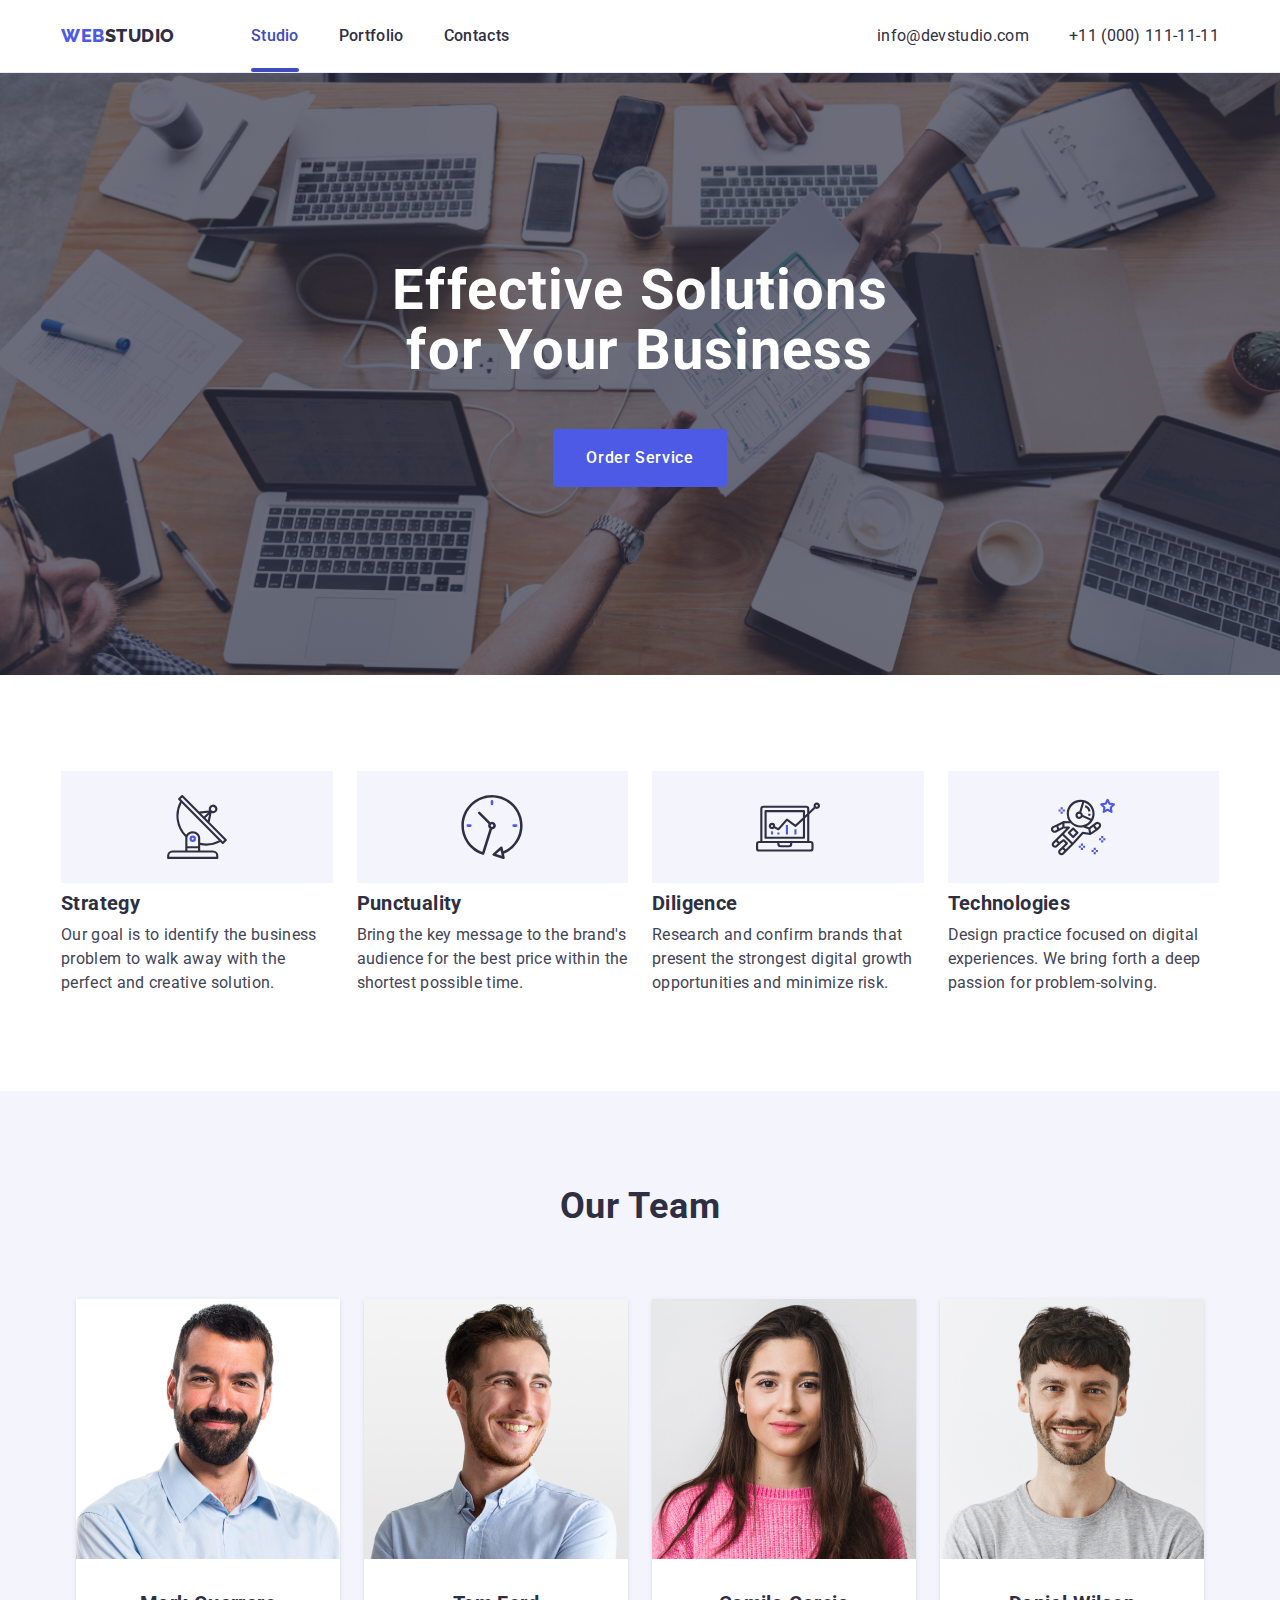
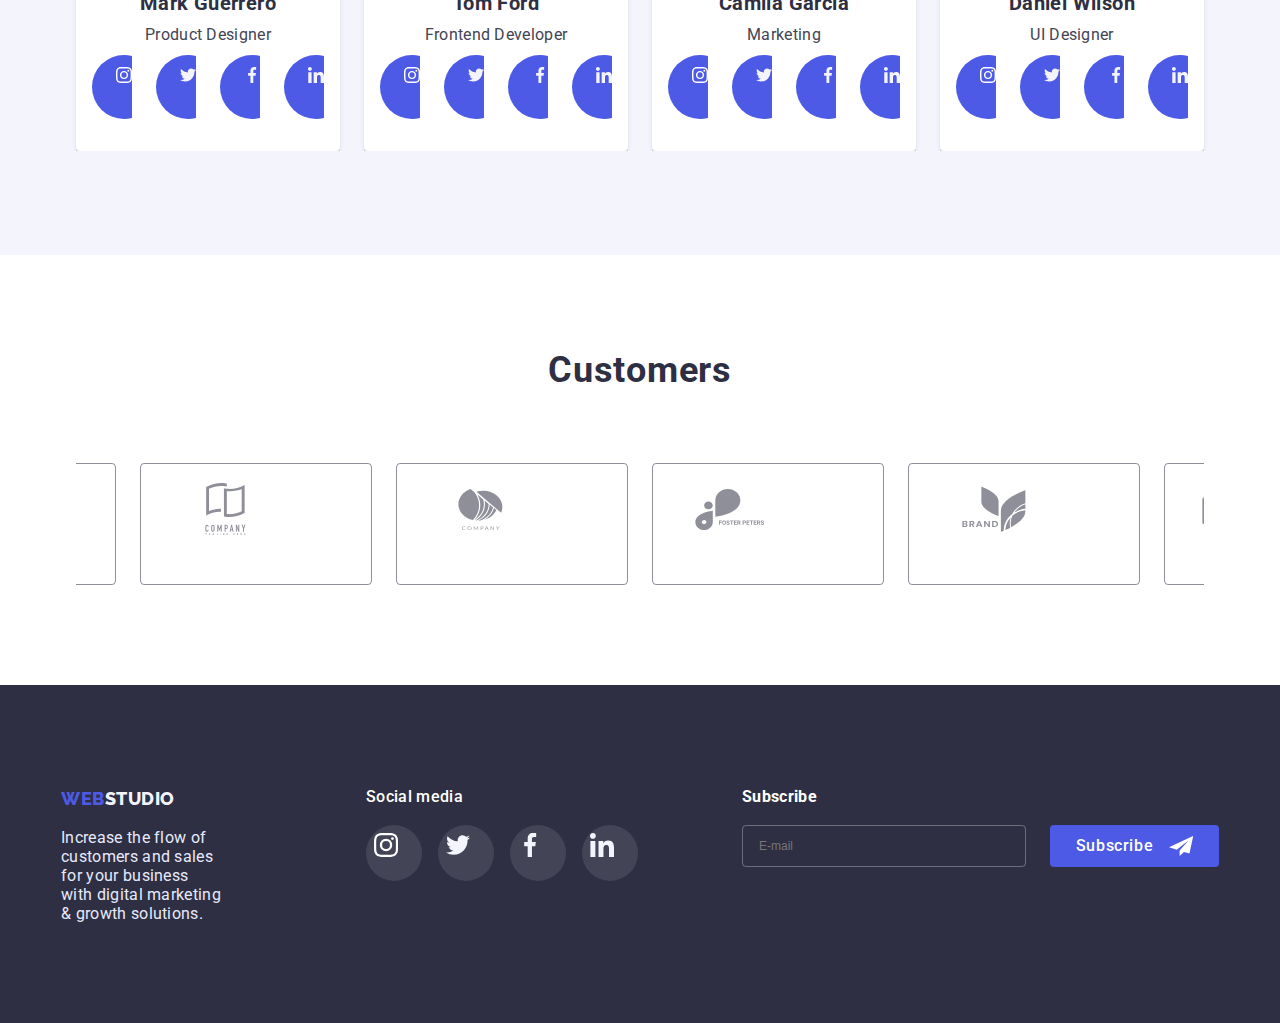
==== commit 2d1d8eda: "update index html" ====
--- a/index.html
+++ b/index.html
@@ -11,322 +11,411 @@
     <link rel="stylesheet" href="https://cdnjs.cloudflare.com/ajax/libs/modern-normalize/1.1.0/modern-normalize.min.css"
         integrity="sha512-wpPYUAdjBVSE4KJnH1VR1HeZfpl1ub8YT/NKx4PuQ5NmX2tKuGu6U/JRp5y+Y8XG2tV+wKQpNHVUX03MfMFn9Q=="
         crossorigin="anonymous" referrerpolicy="no-referrer" />
-    <link rel="stylesheet" href="./css/styles.css">
+    <link rel="stylesheet" href="./css/styless.css">
 </head>
 <body>
-    <header class="page-header">
-        <div class="conteiner">
-            <div class="header-conteiner">
-                <nav class="header-nav">
-                    <a href="./index.html" class="logo-first">WEB<span class="logo-second">STUDIO</span></a>
-                    <button type="button" class="menu-toggle js-open-menu" aria-expanded="false" aria-controls="mobile-menu">
+    <header class="header">
+        <div class="container header-navigation">
+            <nav class="main-nav">                
+                <a href="./index.html" class="logo link"><span class="logo-part">Web</span>Studio</a>           
+                <button type="button" class="menu-toggle js-open-menu" aria-expanded="false" aria-controls="mobile-menu">
                     <svg class="mobile-icon" aria-label="mobile menu switcher">
                         <use href="./images/icons.svg#icon-menu-hamburger" class="icon-menu"></use>
                     </svg>
                 </button>
-                    <ul class="navigation">
-                        <li><a href="index.html" class="link current">Studio</a></li>
-                        <li><a href="portfolio.html" class="link">Portfolio</a></li>
-                        <li><a href="" class="link">Contacts</a></li>
-                    </ul>
-                </nav>
-                <address>
-                    <ul class="page-addres">
-                        <li>
-                            <a class="mail" href="mailto:info@devstudio.com" class="link"> info@devstudio.com </a>
-                        </li>
-                        <li>
-                            <a class="mail" href="tel:+110001111111" class="link"> +11 (000) 111-11-11 </a>
-                        </li>
-                    </ul>
-                </address>
-            </div>
+                <ul class="site-nav list">
+                    <li class="item"><a href="./index.html" class="link active-link">Studio</a></li>
+                    <li class="item"><a href="./portfolio.html" class="link">Portfolio</a></li>
+                    <li class="item"><a href="" class="link">Contacts</a></li>
+                </ul>
+            </nav>
+            <address  class="address-nav">
+                <ul class="auth-nav list">
+                    <li class="item"><a href="mailto:info@devstudio.com" class="contacts link">info@devstudio.com</a></li>
+                    <li class="item"><a href="tel:+110001111111" class="contacts link">+11 (000) 111-11-11</a></li>
+                </ul>
+            </address>
         </div>
     </header>
     <main>
-        <section class="hero-image">
-            <div class="conteiner">
-                <div class="hero-conteiner">
-                    <h1 class="page-logo"> Effective Solutions for Your Business </h1>
-                    <button type="button" data-modal-open class="button-service"> Order Service </button>
-                </div>
+        <section class="hero">
+           <h1 class="hero-title">Effective Solutions for Your Business</h1> 
+           <button type="button" class="button" data-modal-open>Order Service</button>
+        </section>       
+        <section class="section values">
+            <div class="container">
+                <h2 hidden class="section-title">values</h2>
+                <ul class="advantages-list list">
+                    <li class="item">
+                        <div class="thumb">
+                            <svg class="advantage-icon">
+                                <use href="./images/icons.svg#icon-antenna"></use>
+                            </svg>
+                        </div>
+                        <h3 class="title">Strategy</h3>
+                        <p class="text">Our goal is to identify the business problem to walk away with the perfect and creative
+                            solution.</p>
+                    </li>                
+                    <li class="item">
+                        <div class="thumb">
+                            <svg class="advantage-icon">
+                                <use href="./images/icons.svg#icon-clock"></use>
+                            </svg>
+                        </div>
+                        <h3 class="title">Punctuality</h3>
+                        <p class="text">Bring the key message to the brand's audience for the best price within the shortest possible
+                            time.</p>
+                    </li>                
+                    <li class="item">
+                        <div class="thumb">
+                            <svg class="advantage-icon">
+                                <use href="./images/icons.svg#icon-diagram"></use>
+                            </svg>
+                        </div>
+                        <h3 class="title">Diligence</h3>
+                        <p class="text">Research and confirm brands that present the strongest digital growth opportunities and minimize
+                            risk.</p>
+                    </li>                
+                    <li class="item">
+                        <div class="thumb">
+                            <svg class="advantage-icon">
+                                <use href="./images/icons.svg#icon-astronaut"></use>
+                            </svg>
+                        </div>
+                        <h3 class="title">Technologies</h3>
+                        <p class="text">Design practice focused on digital experiences. We bring forth a deep passion for
+                            problem-solving.</p>
+                    </li>                
+                </ul>
             </div>
         </section>
-        <section class="section">
-            <div class="conteiner">
-                <h2 class="visually-hidden">Strategy</h2>
-                <ul class="secondary-conteiner">
-                    <li class="li-conteiner">
-                        <div class="advantages-list">
-                            <svg class="advantages-icon">
-                                <use href="./images/icons.svg#icon-antenna"></use>
-                            </svg>
-                        </div>
-                        <h3 class="text-s-too">Strategy</h3>
-                        <p class="section-too-p">
-                            Our goal is to identify the business problem to walk away with the perfect and creative solution.
-                        </p>
-                    </li>
-                    <li class="li-conteiner">
-                        <div class="advantages-list">
-                            <svg class="advantages-icon">
-                                <use href="./images/icons.svg#icon-clock"></use>
-                            </svg>
-                        </div>
-                        <h3 class="text-s-too">Punctuality</h3>
-                        <p class="section-too-p">
-                            Bring the key message to the brand's audience for the best price within the shortest possible time.
-                        </p>
-                    </li>
-                    <li class="li-conteiner">
-                        <div class="advantages-list">
-                            <svg class="advantages-icon">
-                                <use href="./images/icons.svg#icon-diagram"></use>
-                            </svg>
-                        </div>
-                        <h3 class="text-s-too">Diligence</h3>
-                        <p class="section-too-p">
-                            Research and confirm brands that present the strongest digital growth opportunities and minimize risk.
-                        </p>
-                    </li>
-                    <li class="li-conteiner">
-                        <div class="advantages-list">
-                            <svg class="advantages-icon">
-                                <use href="./images/icons.svg#icon-astronaut"></use>
-                            </svg>
-                        </div>
-                        <h3 class="text-s-too">Technologies</h3>
-                        <p class="section-too-p">
-                            Design practice focused on digital experiences. We bring forth a deep passion for problem-solving.
-                        </p>
+        <section class="section services">
+            <div class="container">
+                <h2 class="section-title">What are we doing</h2>
+                <ul class="service-list list">
+                    <li class="item">
+                        <img srcset="./images/img1.jpg 1x, ./images/img1@2x.jpg 2x" src="./images/img1.jpg" alt="desktop app image" width="360">
+                    </li>
+                    <li class="item">
+                        <img srcset="./images/img2.jpg 1x, ./images/img2@2x.jpg 2x" src="./images/img2.jpg" alt="mobile app image" width="360">
+                    </li>
+                    <li class="item">
+                        <img srcset="./images/img3.jpg 1x, ./images/img3@2x.jpg 2x" src="./images/img3.jpg" alt="lptop and mobile app" width="360">
                     </li>
                 </ul>
             </div>
         </section>
-
-
-        <section class="section padding-top-non">
-            <div class="conteiner">
-                <h2 class="page-waw-doing">What are we doing</h2>
-                <ul class="foto-section">
-                    <li class="img-sl"><img srcset="./images/img1.jpg 1x, ./images/img1@2x.jpg 2x" src="./images/img1.jpg" alt="computer" width="360"></li>
-                    <li class="img-sl"><img srcset="./images/img2.jpg 1x, ./images/img2@2x.jpg 2x" src="./images/img2.jpg" alt="mobile software" width="360"></li>
-                    <li class="img-sl"><img srcset="./images/img3.jpg 1x, ./images/img3@2x.jpg 2x" src="./images/img3.jpg" alt="smartfhone" width="360"></li>
+        <section class="section team">
+            <div class="container">
+                <h2 class="section-title">Our Team</h2>
+                <ul class="list team-list">
+                    <li class="team-item item">
+                        <img srcset="./images/img4.jpg 1x, ./images/img4@2x.jpg 2x" src="./images/img4.jpg" alt="teammember" width="264" class="teammember">
+                        <div class="team-info">
+                            <h3 class="title">Mark Guerrero</h3>
+                            <p class="text">Product Designer</p>
+                            <ul class="list soc-med-list">
+                                <li class="item">
+                                    <a href="" class="soc-med-link">
+                                        <svg class="soc-med-icon">
+                                            <use href="./images/icons.svg#icon-instagram"></use>
+                                        </svg>
+                                    </a>
+                                </li>
+                                <li class="item">
+                                    <a href="" class="soc-med-link">
+                                        <svg class="soc-med-icon">
+                                            <use href="./images/icons.svg#icon-twitter"></use>
+                                        </svg>
+                                    </a>
+                                </li>
+                                <li class="item">
+                                    <a href="" class="soc-med-link">
+                                        <svg class="soc-med-icon">
+                                            <use href="./images/icons.svg#icon-facebook"></use>
+                                        </svg>
+                                    </a>
+                                </li>
+                                <li class="item">
+                                    <a href="" class="soc-med-link">
+                                        <svg class="soc-med-icon">
+                                            <use href="./images/icons.svg#icon-linkedin"></use>
+                                        </svg>
+                                    </a>
+                                </li>
+                           </ul>
+                        </div>
+                    </li>
+                    <li class="team-item item">
+                        <img srcset="./images/img5.jpg 1x, ./images/img5@2x.jpg 2x" src="./images/img5.jpg" alt="teammember" width="264" class="teammember">
+                        <div class="team-info">
+                            <h3 class="title">Tom Ford</h3>
+                            <p class="text">Frontend Developer</p>
+                            <ul class="list soc-med-list">
+                                <li class="item">
+                                    <a href="" class="soc-med-link">
+                                        <svg class="soc-med-icon">
+                                            <use href="./images/icons.svg#icon-instagram"></use>
+                                        </svg>
+                                    </a>
+                                </li>
+                                <li class="item">
+                                    <a href="" class="soc-med-link">
+                                        <svg class="soc-med-icon">
+                                            <use href="./images/icons.svg#icon-twitter"></use>
+                                        </svg>
+                                    </a>
+                                </li>
+                                <li class="item">
+                                    <a href="" class="soc-med-link">
+                                        <svg class="soc-med-icon">
+                                            <use href="./images/icons.svg#icon-facebook"></use>
+                                        </svg>
+                                    </a>
+                                </li>
+                                <li class="item">
+                                    <a href="" class="soc-med-link">
+                                        <svg class="soc-med-icon">
+                                            <use href="./images/icons.svg#icon-linkedin"></use>
+                                        </svg>
+                                    </a>
+                                </li>
+                            </ul>
+                        </div>
+                    </li>
+                    <li class="team-item item">
+                        <img srcset="./images/img6.jpg 1x, ./images/img6@2x.jpg 2x" src="./images/img6.jpg" alt="teammember" width="264" class="teammember">
+                        <div class="team-info">
+                            <h3 class="title">Camila Garcia</h3>
+                            <p class="text">Marketing</p>
+                            <ul class="list soc-med-list">
+                                <li class="item">
+                                    <a href="" class="soc-med-link">
+                                        <svg class="soc-med-icon">
+                                            <use href="./images/icons.svg#icon-instagram"></use>
+                                        </svg>
+                                    </a>
+                                </li>
+                                <li class="item">
+                                    <a href="" class="soc-med-link">
+                                        <svg class="soc-med-icon">
+                                            <use href="./images/icons.svg#icon-twitter"></use>
+                                        </svg>
+                                    </a>
+                                </li>
+                                <li class="item">
+                                    <a href="" class="soc-med-link">
+                                        <svg class="soc-med-icon">
+                                            <use href="./images/icons.svg#icon-facebook"></use>
+                                        </svg>
+                                    </a>
+                                </li>
+                                <li class="item">
+                                    <a href="" class="soc-med-link">
+                                        <svg class="soc-med-icon">
+                                            <use href="./images/icons.svg#icon-linkedin"></use>
+                                        </svg>
+                                    </a>
+                                </li>
+                            </ul>
+                        </div>
+                    </li>
+                    <li class="team-item item">
+                        <img srcset="./images/img7.jpg 1x, ./images/img7@2x.jpg 2x" src="./images/img7.jpg" alt="teammember" width="264" class="teammember">
+                        <div class="team-info">
+                            <h3 class="title">Daniel Wilson</h3>
+                            <p class="text">UI Designer</p>
+                            <ul class="list soc-med-list">
+                                <li class="item">
+                                    <a href="" class="soc-med-link">
+                                        <svg class="soc-med-icon">
+                                            <use href="./images/icons.svg#icon-instagram"></use>
+                                        </svg>
+                                    </a>
+                                </li>
+                                <li class="item">
+                                    <a href="" class="soc-med-link">
+                                        <svg class="soc-med-icon">
+                                            <use href="./images/icons.svg#icon-twitter"></use>
+                                        </svg>
+                                    </a>
+                                </li>
+                                <li class="item">
+                                    <a href="" class="soc-med-link">
+                                        <svg class="soc-med-icon">
+                                            <use href="./images/icons.svg#icon-facebook"></use>
+                                        </svg>
+                                    </a>
+                                </li>
+                                <li class="item">
+                                    <a href="" class="soc-med-link">
+                                        <svg class="soc-med-icon">
+                                            <use href="./images/icons.svg#icon-linkedin"></use>
+                                        </svg>
+                                    </a>
+                                </li>
+                            </ul>
+                        </div>
+                    </li>
                 </ul>
             </div>
         </section>
-        <section class="section pouring">
-            <div class="conteiner">
-                <h2 class="team">Our Team</h2>
-                <ul class="team-conteiner">
-                    <li class="team-item">
-                        <img class="foto-tim-main-m" srcset="./images/img4.jpg 1x, ./images/img4@2x.jpg 2x" src="./images/img4.jpg" alt="Mark Guerrero" width="264">
-                        <div class="employee">
-                            <h3 class="piple">Mark Guerrero</h3>
-                            <p class="paragraf-p">Product Designer</p>
-                            <ul class="socials-lisst">
-                                <li class="socials-item"><a class="socials-link" href="#"><svg class="socials-icon">
-                                            <use href="./images/icons.svg#icon-instagram"></use>
-                                        </svg></a></li>
-                                <li class="socials-item"><a class="socials-link" href="#"><svg class="socials-icon">
-                                            <use href="./images/icons.svg#icon-twitter"></use>
-                                        </svg></a></li>
-                                <li class="socials-item"><a class="socials-link" href="#"><svg class="socials-icon">
-                                            <use href="./images/icons.svg#icon-facebook"></use>
-                                        </svg></a></li>
-                                <li class="socials-item"><a class="socials-link" href="#"><svg class="socials-icon">
-                                            <use href="./images/icons.svg#icon-linkedin"></use>
-                                        </svg></a></li>
-                            </ul>
-                        </div>
-                    </li>
-                    <li class="team-item">
-                        <img class="foto-tim-main-m" srcset="./images/img5.jpg 1x, ./images/img5@2x.jpg 2x" src="./images/img5.jpg" alt="Tom Ford" width="264">
-                        <div class="employee">
-                            <h3 class="piple">Tom Ford</h3>
-                            <p class="paragraf-p">Frontend Developer</p>
-                            <ul class="socials-lisst">
-                                <li class="socials-item"><a class="socials-link" href="#"><svg class="socials-icon">
-                                            <use href="./images/icons.svg#icon-instagram"></use>
-                                        </svg></a></li>
-                                <li class="socials-item"><a class="socials-link" href="#"><svg class="socials-icon">
-                                            <use href="./images/icons.svg#icon-twitter"></use>
-                                        </svg></a></li>
-                                <li class="socials-item"><a class="socials-link" href="#"><svg class="socials-icon">
-                                            <use href="./images/icons.svg#icon-facebook"></use>
-                                        </svg></a></li>
-                                <li class="socials-item"><a class="socials-link" href="#"><svg class="socials-icon">
-                                            <use href="./images/icons.svg#icon-linkedin"></use>
-                                        </svg></a></li>
-                            </ul>
-                        </div>
-                    </li>
-                    <li class="team-item">
-                        <img class="foto-tim-main-m" srcset="./images/img6.jpg 1x, ./images/img6@2x.jpg 2x" src="./images/img6.jpg" alt="Camila Garcia" width="264">
-                        <div class="employee">
-                            <h3 class="piple">Camila Garcia</h3>
-                            <p class="paragraf-p">Marketing</p>
-                            <ul class="socials-lisst">
-                                <li class="socials-item"><a class="socials-link" href="#"><svg class="socials-icon">
-                                            <use href="./images/icons.svg#icon-instagram"></use>
-                                        </svg></a></li>
-                                <li class="socials-item"><a class="socials-link" href="#"><svg class="socials-icon">
-                                            <use href="./images/icons.svg#icon-twitter"></use>
-                                        </svg></a></li>
-                                <li class="socials-item"><a class="socials-link" href="#"><svg class="socials-icon">
-                                            <use href="./images/icons.svg#icon-facebook"></use>
-                                        </svg></a></li>
-                                <li class="socials-item"><a class="socials-link" href="#"><svg class="socials-icon">
-                                            <use href="./images/icons.svg#icon-linkedin"></use>
-                                        </svg></a></li>
-                            </ul>
-                        </div>
-                    </li>
-                    <li class="team-item">
-                        <img class="foto-tim-main-m" srcset="./images/img7.jpg 1x, ./images/img7@2x.jpg 2x" src="./images/img7.jpg" alt="Daniel Wilson" width="264">
-                        <div class="employee">
-                            <h3 class="piple">Daniel Wilson</h3>
-                            <p class="paragraf-p">UI Designer</p>
-                            <ul class="socials-lisst">
-                                <li class="socials-item"><a class="socials-link" href="#"><svg class="socials-icon">
-                                            <use href="./images/icons.svg#icon-instagram"></use>
-                                        </svg></a></li>
-                                <li class="socials-item"><a class="socials-link" href="#"><svg class="socials-icon">
-                                            <use href="./images/icons.svg#icon-twitter"></use>
-                                        </svg></a></li>
-                                <li class="socials-item"><a class="socials-link" href="#"><svg class="socials-icon">
-                                            <use href="./images/icons.svg#icon-facebook"></use>
-                                        </svg></a></li>
-                                <li class="socials-item"><a class="socials-link" href="#"><svg class="socials-icon">
-                                            <use href="./images/icons.svg#icon-linkedin"></use>
-                                        </svg></a></li>
-                            </ul>
-                        </div>
-                    </li>
-                </ul>
-            </div>
-        </section>
-        <section>
-            <div class="conteiner">
-                <div class="customers-box">
-                    <h2 class="customers">Customers</h2>
-                    <ul class="customers-list">
-                        <li class="customers-item"><a href="#" class="customers-link"><svg class="customers-icon">
-                                    <use href="./images/icons.svg#icon-logo-client-1"></use>
-                                </svg></a></li>
-                        <li class="customers-item"><a class="customers-link" href="#"><svg class="customers-icon">
-                                    <use href="./images/icons.svg#icon-logo-client-2"></use>
-                                </svg></a></li>
-                        <li class="customers-item"><a class="customers-link" href="#"><svg class="customers-icon">
-                                    <use href="./images/icons.svg#icon-logo-client-3"></use>
-                                </svg></a></li>
-                        <li class="customers-item"><a class="customers-link" href="#"><svg class="customers-icon">
-                                    <use href="./images/icons.svg#icon-logo-client-4"></use>
-                                </svg></a></li>
-                        <li class="customers-item"><a class="customers-link" href="#"><svg class="customers-icon">
-                                    <use href="./images/icons.svg#icon-logo-client-5"></use>
-                                </svg></a></li>
-                        <li class="customers-item"><a class="customers-link" href="#"><svg class="customers-icon">
-                                    <use href="./images/icons.svg#icon-logo-client-6"></use>
-                                </svg></a></li>
-                    </ul>
-                </div>
+        <section class="section customers">
+            <div class="container">
+                <h2 class="section-title">Customers</h2>
+                <ul class="list customers-list">
+                    <li class="customer-item item">
+                        <a href="" class="link">
+                            <svg class="customer-icon">
+                                <use href="./images/icons.svg#icon-logo-client-1"></use>
+                            </svg>
+                        </a>
+                    </li>
+                    <li class="customer-item item">
+                        <a href="" class="link">
+                            <svg class="customer-icon">
+                                <use href="./images/icons.svg#icon-logo-client-2"></use>
+                            </svg>
+                        </a>
+                    </li>
+                    <li class="customer-item item">
+                        <a href="" class="link">
+                            <svg class="customer-icon">
+                                <use href="./images/icons.svg#icon-logo-client-3"></use>
+                            </svg>
+                        </a>
+                    </li>
+                    <li class="customer-item item">
+                        <a href="" class="link">
+                            <svg class="customer-icon">
+                                <use href="./images/icons.svg#icon-logo-client-4"></use>
+                            </svg>
+                        </a>
+                    </li>
+                    <li class="customer-item item">
+                        <a href="" class="link">
+                            <svg class="customer-icon">
+                                <use href="./images/icons.svg#icon-logo-client-5"></use>
+                            </svg>
+                        </a>
+                    </li>
+                    <li class="customer-item item">
+                        <a href="" class="link">
+                            <svg class="customer-icon">
+                                <use href="./images/icons.svg#icon-logo-client-6"></use>
+                            </svg>
+                        </a>
+                    </li>
+                </ul>
             </div>
         </section>
     </main>
-    <footer class="footer-fon">
-        <div class="conteiner">
-            <div class="footer-conteiner">
-                <div class="footer-mar">
-                    <a href="./index.html" class="logo-first">WEB<span class="logo-second-f">STUDIO</a>
-                    <p class="footer-p">Increase the flow of customers and sales for your business with digital marketing & growth solutions.</p> 
+    <footer class="footer">
+        <div class="container">
+            <div class="footer-container">
+                <div class="footer-info">
+                    <a href="./index.html" class="logo link footer-logo"><span class="logo-part">Web</span>Studio</a>
+                    <p class="footer-text">Increase the flow of customers and sales for your business with digital marketing & growth
+                        solutions.</p>
                 </div>
-                <div class="footer-social-m">
-                    <h2 class="footer-social-media">Social media</h2>
-                    <ul class="footer-lisst">
-                        <li class="footer-item"><a class="footer-socials-link" href="#">
-                                <svg class="footer-socials-icon">
+                <div class="footer-social-media">
+                    <h3 class="title">Social media</h3>
+                    <ul class="list">
+                        <li class="item">
+                            <a href="#" class="link social-media-link">
+                                <svg class="sc-md-icon">
                                     <use href="./images/icons.svg#icon-instagram"></use>
                                 </svg>
-                            </a></li>
-                        <li class="footer-item"><a class="footer-socials-link" href="#">
-                                <svg class="footer-socials-icon">
+                            </a>
+                        </li>
+                        <li class="item">
+                            <a href="#" class="link social-media-link">
+                                <svg class="sc-md-icon">
                                     <use href="./images/icons.svg#icon-twitter"></use>
-                                </svg></a></li>
-                        <li class="footer-item"><a class="footer-socials-link" href="#"><svg
-                                    class="footer-socials-icon">
+                                </svg>
+                            </a>
+                        </li>
+                        <li class="item">
+                            <a href="#" class="link social-media-link">
+                                <svg class="sc-md-icon">
                                     <use href="./images/icons.svg#icon-facebook"></use>
-                                </svg></a></li>
-                        <li class="footer-item"><a class="footer-socials-link" href="#"><svg
-                                    class="footer-socials-icon">
+                                </svg>
+                            </a>
+                        </li>
+                        <li class="item">
+                            <a href="#" class="link social-media-link">
+                                <svg class="sc-md-icon">
                                     <use href="./images/icons.svg#icon-linkedin"></use>
-                                </svg></a></li>
-                    </ul>
-                </div>
+                                </svg>
+                            </a>
+                        </li>
+                    </ul>                
+                </div>                
                 <form action="#" class="subscribe-form">
                     <h3 class="title footer-form-title">Subscribe</h3>
                     <div class="subscribe-field">
                         <label for="email" class="subscribe-field">
-                            <input type="mail" name="email" id="email" placeholder="E-mail" class="mail-input">
+                            <input type="email" name="email" id="email" placeholder="E-mail" class="mail-input">
                         </label>
-                        <button type="submit" class="button-service subscribe-button">
+                        <button type="submit" class=" button subscribe-button">
                             Subscribe
                             <svg class="subscribe-icon">
                                 <use href="./images/icons.svg#icon-subscribe"></use>
-                            </svg>
+                            </svg>                        
                         </button>
-                    </div>
+                    </div>                    
                 </form>
-            </div>
-        </div>
+            </div>    
+        </div>        
     </footer>
-    <div class="beckdrop is-hidden" data-modal>
+    <div class="backdrop is-hidden" data-modal>
         <div class="modal">
-            <button class="modal-close" type="button" data-modal-close><svg class="beckdrop-modal-icon">
-                    <use href="./images/icons.svg#icon-close-black"></use></svg>
-            </button>
-            <form action="#" class="modal-form" autocomplete="off">
-                <p class="form-description">Leave your contacts and we will call you back</p>
-                    <label class="modal-label">Name
-                        <input type="text" name="name" class="form-input" required>
-                        <svg class="input-icon">
-                             <use href="./images/icons.svg#icon-person"></use>
-                        </svg>
+                <button type="button" class="close-button" data-modal-close>
+                    <svg class="close-icon">
+                        <use href="./images/icons.svg#icon-close-black"></use>
+                    </svg>
+                </button>
+                <form action="#" class="modal-form" autocomplete="off">
+                    <p class="form-description">Leave your contacts and we will call you back</p>
+                        <label class="modal-label">Name
+                            <input type="text" name="name" class="form-input" required>
+                             <svg class="input-icon">
+                                 <use href="./images/icons.svg#icon-person"></use>
+                            </svg>
+                        </label>
+                        <label class="modal-label">Phone
+                            <input type="number" name="phone" class="form-input" placeholder=" " required>
+                             <svg class="input-icon">
+                                 <use href="./images/icons.svg#icon-phone"></use>
+                            </svg>
+                        </label>
+                        <label class="modal-label">Email
+                            <input type="email" name="mail" class="form-input" required>
+                             <svg class="input-icon">
+                                <use href="./images/icons.svg#icon-email"></use>
+                            </svg>
+                        </label>
+                        <label class="modal-label textarea-label ">Comment
+                            <textarea  name="comment" class="form-input textarea" placeholder="Text Input" rows="7"></textarea>
+                        </label>
+                    <label class="modal-checkbox">
+                        <input type="checkbox" name="checkbox" class="checkbox">
+                            <svg class="click-icon">
+                                <use href="./images/icons.svg#icon-click"></use>
+                            </svg>
+                            I accept the terms and conditions of the <a href="#">Privacy Policy</a>                       
                     </label>
-                    <label class="modal-label">Phone
-                        <input type="tel" name="phone" class="form-input" placeholder=" " required>
-                         <svg class="input-icon">
-                             <use href="./images/icons.svg#icon-phone"></use>
-                        </svg>
-                    </label>
-                    <label class="modal-label">Email
-                        <input type="email" name="mail" class="form-input" required>
-                         <svg class="input-icon">
-                            <use href="./images/icons.svg#icon-email"></use>
-                        </svg>
-                    </label>
-                    <label class="modal-label textarea-label ">Comment
-                        <textarea  name="comment" class="form-input textarea" placeholder="Text Input" rows="7"></textarea>
-                    </label>
-                    <label class="modal-checkbox">
-                    <input type="checkbox" name="checkbox" class="checkbox">
-                        <svg class="click-icon">
-                            <use href="./images/icons.svg#icon-click"></use>
-                        </svg>
-                        I accept the terms and conditions of the <a href="#">Privacy Policy</a>
-                </label>
-                <div class="form-button">
-                    <button type="submit" class="button-service">Send</button>
-                </div>
-            </form>
+                    <div class="form-button">
+                        <button type="submit" class="button">Send</button>
+                    </div>                
+                </form>
         </div>
     </div>
-
     <div class="menu-container js-menu-container" id="mobile-menu">
         <button class="menu-toggle js-close-menu">
             <svg class="mobile-icon-close">
                 <use href="./images/icons.svg#icon-close-black"></use>
-            </svg>
+            </svg>            
         </button>
         <div class="mobile-nav">
             <ul class="mobile-menu list">
@@ -337,7 +426,7 @@
             <div class="mobile-menu-contacts">
                 <ul class="mobile-auth-nav list">
                     <li class="item"><a href="tel:+110001111111" class="tel link">+11 (000) 111-11-11</a></li>
-                    <li class="item"><a href="mailto:info@devstudio.com" class="link mail">info@devstudio.com</a></li>
+                    <li class="item"><a href="mailto:info@devstudio.com" class="link mail">info@devstudio.com</a></li>                
                 </ul>
                 <ul class="list soc-med-list">
                     <li class="item">
@@ -369,11 +458,10 @@
                         </a>
                     </li>
                 </ul>
-            </div>
-        </div>
+            </div>                     
+        </div>       
     </div>
     <script src="./js/modal.js"></script>
     <script src="./js/mobile-menu.js"></script>
 </body>
-
 </html>--- a/css/styless.css
+++ b/css/styless.css
@@ -0,0 +1,1572 @@
+:root{
+    --primary-text-color:#434455;
+    --secondary-text-color: #2E2F42;
+    --third-text-color: #E7E9FC;
+    
+    --primary-bg-color: #fff;
+    --second-bg-color: #F4F4FD;
+    
+
+    --accent-color:#4D5AE5;
+    --secondary-accent-color:#404BBF;
+    --customers-color:#8E8F99;;
+}
+body{  
+    
+    color: var(--primary-text-color);
+    font-family: Roboto, sans-serif;
+    letter-spacing: 0.02em;
+    margin: 0;
+    
+        
+}
+/* *{
+    outline: 1px solid green;
+} */
+h1, h2, h3, h4, h5, h6, p, ul {
+    margin: 0;
+    /* margin-bottom: 0; */
+    padding: 0;
+}
+/* ---------------common styles------------ */
+@media screen and (min-width: 320px) {
+    html, .header, .footer, .container, .section, .backdrop, .menu-container{
+        overflow-x: hidden;
+    }
+    
+}
+.section {
+    padding-bottom: 77px;
+    padding-top: 77px;
+}
+
+@media screen and (min-width: 768px) {
+    .section {
+        padding-bottom: 96px;
+        padding-top: 96px;
+        /* padding-top: 120px; */
+    }
+}
+
+
+
+.container {
+    margin-left: auto;
+    margin-right: auto;
+    width: 100%;
+
+}
+
+@media screen and (min-width: 428px) {
+    .container, .footer-container {
+        width: 396px;
+    }
+}
+
+@media screen and (min-width: 768px) {
+    .container {
+        width: 768px;
+    }
+    .footer-container{
+        width: 552px;
+    }
+}
+
+@media screen and (min-width: 1200px) {
+    .container, .footer-container {
+        width: 100%;
+        max-width: 1158px;
+    }
+}
+
+.logo{
+    color: var(--secondary-text-color);
+    font-family: Raleway, sans-serif;;
+    font-weight: 800;
+    font-size: 18px;
+    letter-spacing: 0.03em;
+    text-transform: uppercase;
+    line-height: 1.17;
+}
+.logo-part{
+    color: var(--accent-color);
+}
+.hero-title {
+    /*h1*/
+    font-size: 36px;
+    color: var(--primary-bg-color);
+    letter-spacing: 0.02em;
+    line-height: 1.07;
+    text-align: center;
+    /* margin-top: 0; */
+    margin-bottom: 72px;
+    margin-left: auto;
+    margin-right: auto;
+
+}
+
+@media screen and (max-width: 767px) {
+    .hero-title {
+        width: calc(100% - 112px);
+        max-width: 318px;
+    }
+}
+
+@media screen and (min-width: 768px) {
+    .hero-title {
+        width: 496px;
+        font-size: 56px;
+        margin-bottom: 40px;
+    }
+}
+
+@media screen and (min-width: 1200px) {
+    .hero-title {
+        
+        text-align: center;
+        margin: 0 auto 48px auto;
+        width: 496px;
+
+
+    }
+}
+/* h2 */
+.section-title{
+    font-size: 36px;
+    line-height: 1.11;
+    color: var(--secondary-text-color);
+    text-transform: capitalize;
+    text-align: center;
+    letter-spacing: 0.02em;
+}
+/* h3 */
+.title{
+    font-size: 20px;
+    color: var(--secondary-text-color);
+    line-height: 1.2;
+    letter-spacing: 0.02em;
+    margin-bottom: 1px;
+}
+
+/* p */
+.text{
+    line-height: 1.5;
+    color: var(--primary-text-color);
+}
+/* ul */
+.list{
+    list-style: none;
+}
+.link{
+    text-decoration: none;
+}
+
+
+.button {
+
+    color: var(--primary-bg-color);
+    background-color: var(--accent-color);
+    border-radius: 4px;
+    border: 1px solid transparent;
+    font-family: Roboto, sans-serif;
+    letter-spacing: 0.04em;
+    font-size: 16px;
+    font-weight: 500;
+    line-height: 1.5;
+    cursor: pointer;
+    min-width: 169px;
+    text-align: center;
+    padding: 16px 32px;
+    transition-property: color, background-color, box-shadow;
+    transition-duration: 250ms;
+    transition-timing-function: cubic-bezier(0.4, 0, 0.2, 1);
+}
+
+.button:hover,
+.button:focus {
+    color: var(--primary-bg-color);
+    background-color: var(--secondary-accent-color);
+    box-shadow: 0px 4px 4px rgba(0, 0, 0, 0.15);
+}
+/* main title color 2E2F42*/
+/* main text color #434455*/
+/* second background color  #F4F4FD*/
+/* accent color (hover/focus)  #4D5AE5*/
+
+
+/* ------------ header and footer styles --------------- */
+.header{
+    border-bottom:  1px solid var(--third-text-color);
+}
+.main-nav {
+    display: flex;
+    align-items: center;
+}
+
+@media screen and (max-width: 767px) {
+    .header {
+        padding: 24px 16px;
+    }
+    .site-nav, .address-nav {
+        display: none;
+    }
+    
+    
+    .main-nav {
+        display: flex;
+        justify-content:space-between ;
+        align-items: center;
+       
+    }
+    .menu-toggle{
+        width:40px;
+        height: 40px;
+        background-color: transparent;
+        border: none;
+        
+        cursor: pointer;
+    }
+    .mobile-icon{
+        display: inline-block;
+        width: 32px;
+        height: 22px;
+        stroke:#2E2F42;
+        stroke-linecap: round; 
+        stroke-linejoin: round; 
+         stroke-width: 3px;
+    }
+}
+@media screen and (min-width: 768px) {
+
+    .menu-toggle {
+        display: none;
+    }
+    .container.header-navigation {
+        display: flex;
+        align-items: center;
+    
+    }
+    .main-nav {
+    display: flex;
+    align-items: center;
+    }
+        .site-nav {
+            display: flex;
+            margin-left: 76px;
+        }
+    
+        .site-nav .item:not(:last-child) {
+            margin-right: 40px;
+        }
+    
+        .site-nav .link {
+            display: block;
+            padding-top: 24px;
+            padding-bottom: 24px;
+    
+            color: var(--secondary-text-color);
+            font-weight: 500;
+            font-size: 16px;
+            line-height: 1.5;
+            letter-spacing: 0.02em;
+            transition-property: color;
+            transition-duration: 250ms;
+            transition-timing-function: cubic-bezier(0.4, 0, 0.2, 1);
+    
+        }
+    
+        .site-nav .link:hover,
+        .site-nav .link:focus {
+            color: var(--secondary-accent-color);
+        }
+    
+        .site-nav .active-link {
+            position: relative;
+            color: var(--secondary-accent-color);
+        }
+    
+        .site-nav .active-link::after {
+            content: '';
+    
+            position: absolute;
+            bottom: 0;
+            left: 0;
+    
+            width: 100%;
+            height: 4px;
+            background-color: var(--secondary-accent-color);
+            border-radius: 2px;
+    
+        }
+    
+        .address-nav {
+            display: flex;
+            margin-left: auto;
+    
+        }
+    
+        .auth-nav {
+            display: flex;
+        }
+    
+        .auth-nav .item:not(:last-child) {
+            margin-right: 40px;
+        }
+    
+        .auth-nav .contacts {
+            font-size: 16px;
+            color: var(--secondary-text-color);
+            line-height: 1.5;
+            letter-spacing: 0.02em;
+            font-style: normal;
+            transition-property: color;
+            transition-duration: 250ms;
+            transition-timing-function: cubic-bezier(0.4, 0, 0.2, 1);
+    
+        }
+    
+        .auth-nav .contacts:hover,
+        .auth-nav .contacts:focus {
+    
+            color: var(--secondary-accent-color);
+    
+        }
+    
+}
+@media screen and (min-width: 768px) and (max-width: 1200px) {
+    .auth-nav {
+        flex-direction: column;
+
+    }
+
+    .auth-nav .contacts.link {
+        margin-left: auto;
+    }
+
+    .auth-nav .item:not(:last-child) {
+        margin-right: 0;
+    }
+}
+
+/* Footer */
+.footer {
+    padding-top: 96px;
+    padding-bottom: 96px;
+    background-color: var(--secondary-text-color);
+    color: var(--third-text-color);
+}
+
+.footer-container {
+    margin-right: auto;
+    margin-left: auto;
+    display: flex;
+     
+
+}
+.footer-logo {
+    color: var(--second-bg-color);
+    line-height: 1.5;
+    letter-spacing: 0.03em;
+    margin-bottom: 16px;
+}
+.footer-social-media .title {
+    font-size: 16px;
+    line-height: 1.5;
+    font-weight: 500;
+    color: var(--primary-bg-color);
+    margin-bottom: 16px;
+}
+.footer-info .footer-text {
+    margin-top: 16px;
+}
+
+@media screen and (max-width: 767px){
+    .footer-info{
+        text-align: center;
+        }
+    
+        .footer-info .footer-text {
+            text-align: left;
+        }
+}
+.footer-social-media .list {
+    display: flex;
+    justify-content: center;
+    gap: 16px;
+
+
+}
+
+.social-media-link {
+    display: inline-block;
+    height: 40px;
+    width: 40px;
+    background-color: var(--primary-text-color);
+    color: var(--primary-bg-color);
+    border-radius: 50%;
+    padding: 8px;
+    transition-property: background-color;
+    transition-duration: 250ms;
+    transition-timing-function: cubic-bezier(0.4, 0, 0.2, 1);
+
+}
+
+.social-media-link:hover,
+.social-media-link:focus {
+    background-color: #31D0AA;
+
+}
+
+.sc-md-icon {
+    display: block;
+    width: 24px;
+    height: 24px;
+    top: 50%;
+    left: 50%;
+    fill: currentColor;
+}
+@media screen and (max-width: 767px) {
+    
+
+    .footer-container {
+        flex-direction: column;
+        gap: 72px;
+        justify-content: center;
+    }
+        .container .footer-info {
+            width: 268px;
+            margin-right: auto;
+            margin-left: auto;
+    }
+    .footer-logo {
+        margin-left: auto;
+        margin-right: auto;
+        text-align: center;
+        
+    }
+    .footer-social-media {
+        margin-right: auto;
+        margin-left: auto;
+            
+    }
+    .footer-social-media .title {
+        margin-left: auto;
+        margin-right: auto;
+        text-align: center;
+                    
+    }
+}
+
+@media screen and (min-width: 768px) {
+    
+    .footer-container {
+        flex-wrap: wrap;
+        justify-content: left;
+        }
+    .container .footer-info {
+         width: 264px;
+    
+    }
+
+}
+@media screen and (min-width: 768px) and (max-width: 1999px) {
+    
+    .footer-container {
+        gap: 72px 24px;
+    }
+}
+
+@media screen and (min-width: 1200px) {
+    .footer {
+        padding-top: 100px;
+        padding-bottom: 100px;
+        padding-left: 0;
+        background-color: var(--secondary-text-color);
+        color: var(--third-text-color);
+    }
+    .footer-container {
+        flex-wrap: nowrap;
+        flex-direction: row;
+        justify-content: center;
+    }
+    .container .footer-info {
+        width: 264px;
+        margin-right: 0;
+    }
+    .footer-social-media {
+        margin-right: 80px;
+         margin-left: 120px;
+    }
+    
+}
+
+ /* footer-form */
+
+ .footer-form-title{
+    font-size: 16px;
+    margin-bottom: 16px;
+    line-height: 1.5;
+    color: var(--primary-bg-color)
+ }
+ .subscribe-field{
+    display: flex;
+    align-items: center;
+    gap: 16px;
+ }
+ .mail-input{
+    
+    padding-left: 16px;
+    padding-top: 8px;
+    padding-bottom: 8px;
+    font-size: 12px;
+    line-height: 2;
+    background-color: transparent;
+    color: var(--third-text-color);
+    border: 1px solid rgba(255, 255, 255, 0.3);
+    border-radius: 4px;
+ }
+
+ .subscribe-button{
+    padding: 8px 24px;
+    display: flex;
+    gap: 16px;
+    justify-content: center;
+    align-items: center;
+}
+
+ .subscribe-icon{
+    width: 24px;
+    height: 24px;
+    /* margin-left: 16px; */
+    fill: currentColor;
+ }
+  @media screen and (max-width: 480px){
+    .mail-input {
+            width: 100%;
+            max-width: 396px;
+    
+        }
+    /*  */
+  }
+@media screen and (min-width: 480px) and (max-width: 767px){
+    .mail-input {
+            width: 396px;
+    
+        }
+}
+ @media screen and (max-width: 767px){
+    .footer-form-title {
+        text-align:center ;
+    }
+    .subscribe-field {
+        flex-direction: column;
+        justify-content: center;
+    }
+    
+    
+ }
+  @media screen and (min-width: 768px) {
+           .subscribe-field {
+          flex-direction: row;
+          gap:  24px;
+          
+      }
+    .mail-input {
+        width: 264px;
+    }
+
+  }
+  @media screen and (min-width: 768px) {
+    
+  }
+ 
+/* --------------main part styles---------- */
+
+/* hero section */
+ 
+.hero {
+    background-color: #2E2F42;
+    text-align: center;
+    width: 100%;
+    max-width: 428px;
+    max-height: 432px;
+    padding: 112px 0;
+    margin-left: auto;
+    margin-right: auto;
+    background: linear-gradient(to right, rgba(46, 47, 66, 0.7), rgba(46, 47, 66, 0.7)), url(../images/mobile-bg-img.jpg);
+    
+    background-position: center;
+    background-repeat: no-repeat;
+    background-size: cover;
+   
+}
+
+
+
+@media (min-device-pixel-ratio: 2),
+(-webkit-min-device-pixel-ratio: 2),
+(min-resolution: 192dpi),
+(min-resolution: 2dppx) {
+    .hero {
+        background: linear-gradient(to right, rgba(46, 47, 66, 0.7), rgba(46, 47, 66, 0.7)), url(../images/mobile-bg-img@2x.jpg);
+        background-position: center;
+        background-repeat: no-repeat;
+        background-size: cover;
+    }
+}
+
+@media  (min-width: 768px) and (max-width: 1199px) {
+    .hero {
+        background: linear-gradient(to right, rgba(46, 47, 66, 0.7), rgba(46, 47, 66, 0.7)), url(../images/tablet-bg-img.jpg);
+        background-position: center;
+            /* background-repeat: no-repeat;
+            background-size: cover; */
+        max-width: 768px;
+            max-height: 436px;
+            padding-top: 112px;
+            padding-bottom: 108px;
+        
+        
+    }
+}
+@media (min-width: 768px) and (max-width: 1199px) and (min-device-pixel-ratio: 2),
+(min-width: 768px) and (max-width: 1199px) and (-webkit-min-device-pixel-ratio: 2),
+(min-width: 768px) and (max-width: 1199px) and (min-resolution: 192dpi),
+(min-width: 768px) and (max-width: 1199px) and (min-resolution: 2dppx) {
+    .hero {
+        background: linear-gradient(to right, rgba(46, 47, 66, 0.7), rgba(46, 47, 66, 0.7)), url(../images/tablet-bg-img@2x.jpg);
+        background-position: center;
+        background-repeat: no-repeat;
+        background-size: cover;
+        
+        
+    }
+}
+@media (min-width: 1200px) {
+    .hero {
+        
+        
+        background: linear-gradient(to right, rgba(46, 47, 66, 0.7), rgba(46, 47, 66, 0.7)), url(../images/bg-image.jpg);
+        /* background-position: center;
+        background-repeat: no-repeat; */
+        background-size: cover;
+        max-width: 1440px;
+        max-height: 600px;
+        padding-top: 188px;
+        padding-bottom: 188px;
+    }
+}
+
+@media (min-width: 1200px) and (min-device-pixel-ratio: 2),
+(min-width: 1200px) and (-webkit-min-device-pixel-ratio: 2),
+(min-width: 1200px) and (min-resolution: 192dpi),
+(min-width: 1200px) and (min-resolution: 2dppx) {
+    .hero {
+        background: linear-gradient(to right, rgba(46, 47, 66, 0.7), rgba(46, 47, 66, 0.7)), url(../images/bg-image@2x.jpg);
+        background-position: center;
+        background-repeat: no-repeat;
+        background-size: cover;
+    }
+}
+
+/* ---------- values, services, teammembers sections--- */
+
+section.services {
+    padding-top: 0;
+    
+
+}
+.services .section-title,
+.team .section-title, .customers .section-title {
+    margin-bottom: 72px;
+}
+img.teammember,
+.service-list img,
+img.worke-xample {
+    display: block;
+}
+
+
+
+/*-------ADVANTAGES--------- */
+.advantages-list .title {
+    margin-bottom: 8px;
+    font-size: 36px;
+}
+
+.advantages-list .text {
+    font-size: 16px;
+}
+@media screen and (max-width: 767px){
+    .values .container {
+        padding-right: 16px;
+        padding-left: 16px;
+    }
+    .advantages-list .item:not(:last-child) {
+        margin-bottom: 72px;
+    }
+        .advantages-list .title {
+            text-align: center;
+            margin-right: auto;
+            margin-left: auto;
+        }
+}
+
+@media screen and (max-width: 1999px) {
+    .advantages-list .thumb {
+        display: none;
+    }
+    
+}
+
+
+@media screen and (min-width: 768px) {
+    .values .container{
+        padding-right: 15px;
+        padding-left: 15px;
+        
+    }
+    .advantages-list.list{
+        display: flex;
+        flex-wrap: wrap;
+        gap: 72px 24px;
+    }
+        
+    .service-list.list{
+        display: flex;
+        flex-wrap: wrap;
+        
+    }
+
+/* .advantages-list .item:nth-child(odd) {
+    margin-right: 24px;
+} */
+
+    .advantages-list .item {
+        flex-basis: calc((100% - 24px)/2);
+    }
+        
+        
+}
+@media screen and (min-width: 1200px) {
+
+    .advantages-list .item {
+        flex-basis: calc((100% - 24px*3)/4);
+            /* 264px; */
+    
+        }
+    .advantages-list.list{
+        display: flex;
+        flex-wrap: nowrap;
+        gap: 24px;
+    }
+    .advantages-list .thumb {
+        display: flex;
+        height: 112px;
+        background-color: var(--second-bg-color);
+        margin-bottom: 8px;
+        color: var(--secondary-text-color);
+        align-items: center;
+        justify-content: center;
+    }
+    
+    /* .advantages-list .item:not(:last-child) {
+        margin-right: 24px;
+    } */
+    .advantages-list .title {
+       font-size: 20px;
+    }
+    
+    .advantages-list {
+        gap: 24px;
+    }
+}
+
+.thumb .advantage-icon{
+    fill: currentColor;
+    display: inline-block;
+    width: 64px;
+    height: 64px;
+}
+
+@media screen and (max-width: 1999px) {
+    section.services {
+        display: none;
+    }
+}
+
+.service-list.list {
+    display: flex;
+    flex-wrap: wrap;
+    gap: 24px;
+}
+
+.service-list .item {
+    flex-basis: content;
+
+}
+
+section.services {
+    padding-top: 0;
+
+
+}
+
+
+/* TEAM */
+.section.team{
+background-color: var(--second-bg-color);
+}
+
+
+.team-list .team-item {
+    background-color: var(--primary-bg-color);
+    box-shadow: 0px 1px 6px rgba(46, 47, 66, 0.08), 0px 1px 1px rgba(46, 47, 66, 0.16), 0px 2px 1px rgba(46, 47, 66, 0.08);
+    border-radius: 0px 0px 4px 4px;
+}
+    
+
+@media screen and (max-width: 767px) {
+    .section.team{
+        padding-top: 96px;
+        padding-bottom: 128px;
+    }
+    .team .container{
+        text-align: center;
+    }
+    .team-list {
+         display: inline-block;
+        
+        
+        }
+    .team-list .item{
+        margin-right: auto;
+            margin-left: auto;
+    }
+    
+    .team-list .team-item:not(:last-child) {
+        margin-bottom: 72px;
+    }
+}
+@media screen and (min-width: 768px) {
+    .section.team {
+        padding-bottom: 104px;
+    }
+    .team-list {
+        display: flex;
+        flex-wrap: wrap;
+        justify-content: center;
+        gap: 64px 24px;
+    }
+
+    .team-list .item {
+        overflow: hidden;
+
+    }
+}
+@media screen and (min-width: 1200px) {
+    .team-list {
+        display: flex;
+        gap: 24px;
+    }
+    .list.team-list .item {
+        flex-basis: 264px;
+    }
+}
+.team-list .team-info {
+    text-align: center;
+    padding-top: 32px;
+    padding-bottom: 32px;
+    padding-left: 16px;
+    padding-right: 16px;
+}
+.team-info .text{
+    margin-bottom: 8px;
+}
+
+
+
+.team-list .title {
+    margin-bottom: 8px;
+}
+
+.team-list .teammember {
+    display: block;
+}
+
+
+
+.team-info .list{
+    display: flex;
+    gap:24px;
+    justify-content: center;
+}
+
+.soc-med-link{
+    width: 40px;
+    height: 40px;
+    display: inline-block;
+    background-color: var(--accent-color);
+    color: var(--primary-bg-color);
+    border-radius: 50%;
+    padding: 12px;
+    transition-property: background-color;
+    transition-duration: 250ms;
+    transition-timing-function: cubic-bezier(0.4, 0, 0.2, 1);
+}
+.soc-med-link:hover, .soc-med-link:focus{
+    background-color: var(--secondary-accent-color);
+    
+}
+.soc-med-icon{
+    width: 16px;
+    height: 16px;
+    fill:currentColor;
+}
+
+
+
+/* customers */
+.customers-list {
+    display: flex;
+    flex-wrap: wrap;
+    gap: 72px 16px;
+    justify-content: center;
+}
+
+.customer-item .link {
+    display: inline-block;
+    border: 1px solid var(--customers-color);
+    border-radius: 4px;
+    color: var(--customers-color);
+    transition-property: border-color, color;
+    transition-duration: 250ms;
+    transition-timing-function: cubic-bezier(0.4, 0, 0.2, 1);
+}
+
+.customer-icon {
+    display: block;
+    fill: currentColor;
+}
+
+
+.customer-item .link:hover,
+.customer-item .link:focus {
+    border-color: var(--secondary-accent-color);
+    color: var(--secondary-accent-color);
+}
+.customers-list .item {
+    flex-basis: calc((100% - 16px)/2);
+}
+.customer-icon {
+    width: 110px;
+    height: 56px;
+    transition-property: fill;
+    transition-duration: 250ms;
+    transition-timing-function: cubic-bezier(0.4, 0, 0.2, 1);
+}
+.customer-item .link {
+    width: 190px;
+    height: 88px;
+    padding: 16px 40px;
+}
+
+
+@media screen and (min-width: 768px) {
+    .customers .container{
+        width: 552px;
+        padding: 0;
+    }
+    .customers-list {
+        flex-wrap: wrap;
+        column-gap: 24px;
+        row-gap: 72px;
+    }
+    .customers-list .item {
+         flex-basis: calc((100% - 2*24px)/3);
+    }
+
+    .customer-icon {
+        width: 104px;
+        height: 56px;
+    }
+
+    .customer-item .link {
+        width: 168px;
+        height: 88px;
+        padding: 16px 31px;
+    }
+}
+
+@media screen and (min-width: 1200px) {
+    .customers .container {
+            width: 1128px;
+        
+        }
+    .customers-list {
+        flex-wrap: nowrap;
+        gap: 24px;
+    }
+
+
+}
+
+/* .customers-list{
+    display: flex;
+    justify-content: center;
+    gap: 24px;
+}
+.customer-item .link{
+    display: inline-block;
+    width: 168px;
+    height: 88px;
+    padding: 16px 31px;
+    border: 1px solid var(--customers-color);
+    border-radius: 4px;
+    color: var(--customers-color);
+    transition-property: border-color, color;
+    transition-duration: 250ms;
+    transition-timing-function: cubic-bezier(0.4, 0, 0.2, 1);
+}
+.customer-item .link:hover, .customer-item .link:focus{
+        border-color: var(--secondary-accent-color);
+        color: var(--secondary-accent-color);
+}
+ */
+
+/* PORTFOLIO page */
+
+
+.button.btn-secondary {
+    color: var(--accent-color);
+    background-color: var(--second-bg-color);
+    border-color: var(--third-text-color);
+    
+    min-width: 69px;
+    padding: 12px 24px;
+
+    transition-property: background-color, color, box-shadow, border;
+    transition-duration: 250ms;
+    transition-timing-function: cubic-bezier(0.4, 0, 0.2, 1);
+
+
+}
+.button.btn-secondary:hover,
+.button.btn-secondary:focus {
+    color: var(--primary-bg-color);
+    background-color: var(--secondary-accent-color);
+    border: none;
+    box-shadow: 0px 3px 1px rgba(0, 0, 0, 0.1), 0px 2px 1px rgba(0, 0, 0, 0.08), 0px 2px 2px rgba(0, 0, 0, 0.12);
+
+}
+
+.list.filter-btns{
+    display: flex;
+    column-gap: 24px;
+    justify-content: center;
+    margin-bottom: 72px;
+
+}
+img.work-example {
+    display: block;
+
+}
+        .portfolio {
+    
+            transition-property: box-shadow;
+            transition-duration: 250ms;
+            transition-timing-function: cubic-bezier(0.4, 0, 0.2, 1);
+        }
+
+@media screen and (max-width: 767px){
+    .examples{
+        
+        margin-bottom: 0;
+        padding-top: 48px;
+        
+        padding-bottom: 16px;
+    }
+    .list.filter-btns {
+     flex-wrap: wrap;
+     row-gap: 16px;
+     justify-content: left;
+     padding-left: 16px;
+     margin-bottom: 48px;
+    }
+    .list.works-list .portfolio{
+         margin-right: auto;
+         margin-left: auto;
+         margin-bottom: 48px;
+        width: 100%;
+        max-width: 396px;
+        overflow: hidden;
+    }
+    img.work-example {
+        width: 396px;
+    }
+}
+@media screen and (min-width: 768px){
+    .examples {
+            padding-top: 64px;
+           
+            padding-right: 16px;
+        }
+    .list.works-list {
+            display: flex;
+            flex-wrap: wrap;
+            gap: 72px 24px;
+            justify-content: center;
+    }
+    .list.works-list .portfolio {
+        flex-basis: calc((100% - 24px)/2);
+        max-width: 356px;
+        
+    }
+        img.work-example {
+            width: 356px;
+        }
+}
+@media screen and (min-width: 1200px) {
+    
+    .examples {
+            padding-top: 96px;
+            padding-bottom: 120px;
+            padding-left: 0;
+            padding-right: 0
+        }
+
+    .list.works-list .portfolio {
+        flex-basis: calc((100% - 2*24px)/3);
+        max-width: 360px;
+        gap: 48px 24px; 
+    }
+         img.work-example {
+             width: 360px;
+         }
+    
+    
+}
+
+
+
+.portfolio:hover, .portfolio:focus{
+    box-shadow: 0px 1px 6px rgba(46, 47, 66, 0.08), 0px 1px 1px rgba(46, 47, 66, 0.16), 0px 2px 1px rgba(46, 47, 66, 0.08);
+}
+
+
+.portfolio-content{ 
+    padding-left: 16px;
+    padding-bottom: 32px;
+    padding-top: 32px;
+    border-right: 1px solid var(--third-text-color);
+    border-left: 1px solid var(--third-text-color);
+    border-bottom: 1px solid var(--third-text-color);
+   
+}
+.portfolio-content .title{
+    margin-bottom: 8px;
+}
+.product-thumb{
+    position: relative;
+}
+
+ .overlay::before {
+     display: inline-block;
+     content: "";
+     position: absolute;
+     top: 0;
+     left: 0;
+     width: 100%;
+     height: 100%;
+     background-color: #4D5AE5;
+     opacity: 0;
+     transition-property: opacity, transform;
+     transition-duration: 250ms;
+     transition-timing-function: cubic-bezier(0.4, 0, 0.2, 1);
+     transform: scaleY(0);
+     /* transform: translateY(100%); */
+     transform-origin: bottom;
+
+ }
+
+ .portfolio:hover .overlay::before, .portfolio:focus .overlay::before {
+     opacity: 1;
+     transform: scaleY(1);
+     /* transform: translateY(0); */
+ }
+.overlay-text{
+    color: var(--second-bg-color);
+    opacity: 0;
+    position: absolute;
+        top: 40px;
+        left: 32px;
+        right: 32px;
+        transform: translateY(260px);
+        opacity: 0;
+        transition-property: opacity, transform;
+        transition-duration: 250ms;
+        transition-timing-function: cubic-bezier(0.4, 0, 0.2, 1);
+}
+.portfolio:hover .overlay-text, .portfolio:focus .overlay-text {
+    transform: translateY(0);
+    opacity: 1;
+}
+
+/* MODAL window */
+.backdrop{
+    position: fixed;
+    top:0;
+    left:0;
+    
+    display: flex;
+    justify-content: center;
+    align-items: center;
+    padding: 20px 0;
+    width: 100%;
+    height: 100%;
+
+    background-color: rgba(46, 47, 66, 0.4);
+    transition-property: opacity, transform, background-color, visibility;
+    transition-duration: 250ms;
+     transition-timing-function: cubic-bezier(0.4, 0, 0.2, 1);
+     overflow-y: hidden;
+}
+.backdrop.is-hidden {
+    opacity: 0;
+    pointer-events: none;
+    visibility: hidden;
+}
+.modal {
+    width: 100%;
+    
+    max-width: 394px;
+    position: relative;
+    
+    /* left: 50%;
+    top: 50%;
+    transform: translate(-50%, -50%); */
+
+    background-color: var(--primary-bg-color);
+    opacity: 1;
+    transition-property: opacity,
+        transform,
+        background-color,
+        visibility;
+    transition-duration: 250ms;
+    transition-timing-function: cubic-bezier(0.4, 0, 0.2, 1);
+
+    padding: 72px 16px 24px 16px;
+    overflow-y: hidden;
+    overflow-x: hidden;
+
+}
+@media screen and (min-width: 480px) {
+    .modal {
+        height: 100%;
+        max-height: 586px;
+     }
+}
+@media screen and (min-width: 768px) {
+   
+    
+}
+@media screen and (min-width: 1200px) {
+    .backdrop {
+        padding: 20px 0;
+    }
+    .modal {
+        max-width: 408px;
+         max-height: 576px;
+        
+    }
+
+}
+
+
+
+.modal .close-button{
+    position: absolute;
+    top: 24px;
+    right: 24px;
+
+    width: 24px;
+    height: 24px;
+    background-color: var(--third-text-color);
+    color: #000;
+    border: 1px solid rgba(0, 0, 0, 0.1);
+    border-radius: 50%;
+    margin:0;
+    
+    cursor: pointer;
+    transition-property: color, background-color; 
+    transition-duration: 250ms;
+    transition-timing-function: cubic-bezier(0.4, 0, 0.2, 1);
+   
+    
+}
+.modal .close-button:hover, .modal .close-button:focus{
+    background-color: var(--secondary-accent-color);
+    color: var(--primary-bg-color);
+}
+.close-button .close-icon{
+    display: block;
+    width: 8px;
+    height: 8px;
+
+    fill: currentColor;
+    margin: 0;
+    position: absolute;
+    top: 50%;
+    left: 50%;
+    transform: translate(-50%, -50%);
+     
+}
+
+.form-description{
+    margin-bottom: 16px;
+    text-align: center;
+    line-height: 1.5;
+    font-weight: 500;
+}
+/* .form-list{
+    list-style: none;
+    display: flex;
+    flex-direction: column;
+    justify-content: center;
+    gap: 8px;
+    margin-bottom: 16px;
+} */
+
+.modal-label{
+    max-width: 360px;
+    display: flex;
+    flex-direction: column;
+    gap: 4px;
+    color:var(--customers-color);
+    font-size: 12px;
+    line-height: 1.16;
+    position: relative;
+    margin-bottom: 8px;
+    height: 58px;
+
+
+}
+.form-input{
+    border: 1px solid rgba(33, 33, 33, 0.2);
+    border-radius: 4px;
+    padding-left: 16px;
+    padding-top:8px;
+    padding-bottom: 8px;
+    transition-property: color, border;
+    transition-duration: 250ms;
+    transition-timing-function: cubic-bezier(0.4, 0, 0.2, 1);
+    outline: 0px;
+    color: var(--secondary-text-color);
+    padding-left: 38px;
+    
+    
+
+}
+.form-input:focus-visible, .form-input:focus{
+    border: 1px solid var(--accent-color) ;
+    color: var(--accent-color);
+    
+}
+
+.input-icon{
+    width: 18px;
+    height: 24px;
+    position: absolute;
+    top: 21px;
+    left: 16px;
+    
+    display: inline-block;
+    fill: var(--secondary-text-color);
+    transition-property: fill;
+    transition-duration: 250ms;
+    transition-timing-function: cubic-bezier(0.4, 0, 0.2, 1);
+}
+.form-input:focus-visible + .input-icon,
+.form-input:focus + .input-icon {
+    fill: var(--accent-color);
+
+}
+.textarea-label{
+    height: 138px;
+}
+.textarea{
+    resize: none;
+    padding-left: 16px;
+    height: 120px;
+}
+.textarea:placeholder {
+    color: rgb(117, 117, 117, 0.5)
+}
+.modal-checkbox{
+    display: block;
+    margin-bottom: 24px;
+    margin-top: 16px;
+    font-size: 12px;
+    position: relative;
+    padding-left: 24px;
+}
+.form-button{
+    text-align: center;
+}
+.checkbox{
+    appearance: none;
+    -webkit-appearance: none;
+    -moz-appearance: none;
+}
+
+.click-icon{
+    display: inline-block;
+    width: 16px;
+    height: 16px;
+    background-color: #fff;
+    fill: #fff;
+    position: absolute;
+    top: -1px;
+    left: 0px;
+    border: 1.25px solid var(--secondary-text-color);
+    border-radius: 2px;
+    transition-property: fill, border, background-color;
+    transition-duration: 250ms;
+    transition-timing-function: cubic-bezier(0.4, 0, 0.2, 1);
+}
+.checkbox:checked + .click-icon{
+    background-color: var(--secondary-accent-color);
+    fill: #fff;
+    border: none;
+}
+/* MOBILE MENU */
+.menu-container {
+    position: fixed;
+    top: 0;
+    left: 0;
+    width: 100%;
+    height: 100%;
+    padding: 80px 50px 40px 40px;
+    
+    background-color: var(--primary-bg-color);
+    z-index: 2;
+
+    transform: translateX(100%);
+    transition-property: transform;
+    transition-duration: 250ms;
+    transition-timing-function: cubic-bezier(0.4, 0, 0.2, 1);
+    overflow-y: hidden;
+    overflow-x: hidden;
+    
+    
+}
+.menu-container.is-open {
+    transform: translateX(0);
+}
+.menu-toggle.js-close-menu{
+    position: absolute;
+    top: 40px;
+    right: 40px;
+    
+    width: 24px;
+    height: 24px;
+    background-color: var(--third-text-color);
+    color: #000;
+    border: 1px solid rgba(0, 0, 0, 0.1);
+    border-radius: 50%;
+    margin: 0;
+    
+    cursor: pointer;
+    transition-property: color, background-color;
+    transition-duration: 250ms;
+    transition-timing-function: cubic-bezier(0.4, 0, 0.2, 1);
+
+}
+.menu-toggle.js-close-menun:hover,
+.menu-toggle.js-close-menu:focus {
+    background-color: var(--secondary-accent-color);
+    color: var(--primary-bg-color);
+}
+.mobile-icon-close{
+    display: block;
+    width: 8px;
+    height: 8px;
+    fill: currentColor;
+     margin: 0;
+     position: absolute;
+    top: 50%;
+    left: 50%;
+    transform: translate(-50%, -50%);
+}
+
+/*  */
+.mobile-nav{
+    width:100%;
+    height: 100%;
+    max-width: 428px;
+    max-height: 796px;
+    margin-left: auto;
+    margin-right: auto;
+    display: flex;
+    flex-direction: column;
+    justify-content: space-evenly;
+    
+}
+
+/* .mobile-menu  {
+    margin-bottom: 284px;
+    
+} */
+.mobile-menu-contacts{
+    margin-top: auto;
+}
+.mobile-menu .item:not(:last-child){
+    margin-bottom: 40px;
+}
+.mobile-menu .link {
+    display: block;
+    
+    color: var(--secondary-text-color);
+    font-weight: 500;
+    font-size: 36px;
+    font-weight: 700;
+    line-height: 1.5;
+    letter-spacing: 0.02em;
+    transition-property: color;
+    transition-duration: 250ms;
+    transition-timing-function: cubic-bezier(0.4, 0, 0.2, 1);
+
+}
+
+.mobile-menu .link:hover,
+.mobile-menu .link:focus {
+    color: var(--secondary-accent-color);
+}
+.mobile-auth-nav{
+    margin-bottom: 48px;
+}
+.mobile-auth-nav .link{
+    color:var(--primary-text-color);
+    transition-property: color;
+        transition-duration: 250ms;
+        transition-timing-function: cubic-bezier(0.4, 0, 0.2, 1);
+        font-size: 20px;
+
+}
+.mobile-auth-nav .link:hover, .mobile-auth-nav .link:focus{
+    color: var(--accent-color);
+}
+.mobile-auth-nav .item{
+    margin-bottom: 40px;
+}
+.tel.link{
+    font-size: 36px;
+    font-weight: 600px;
+    
+}
+
+.menu-container .soc-med-list{
+    display: flex;
+    flex-wrap: wrap;
+    gap: 56px
+}